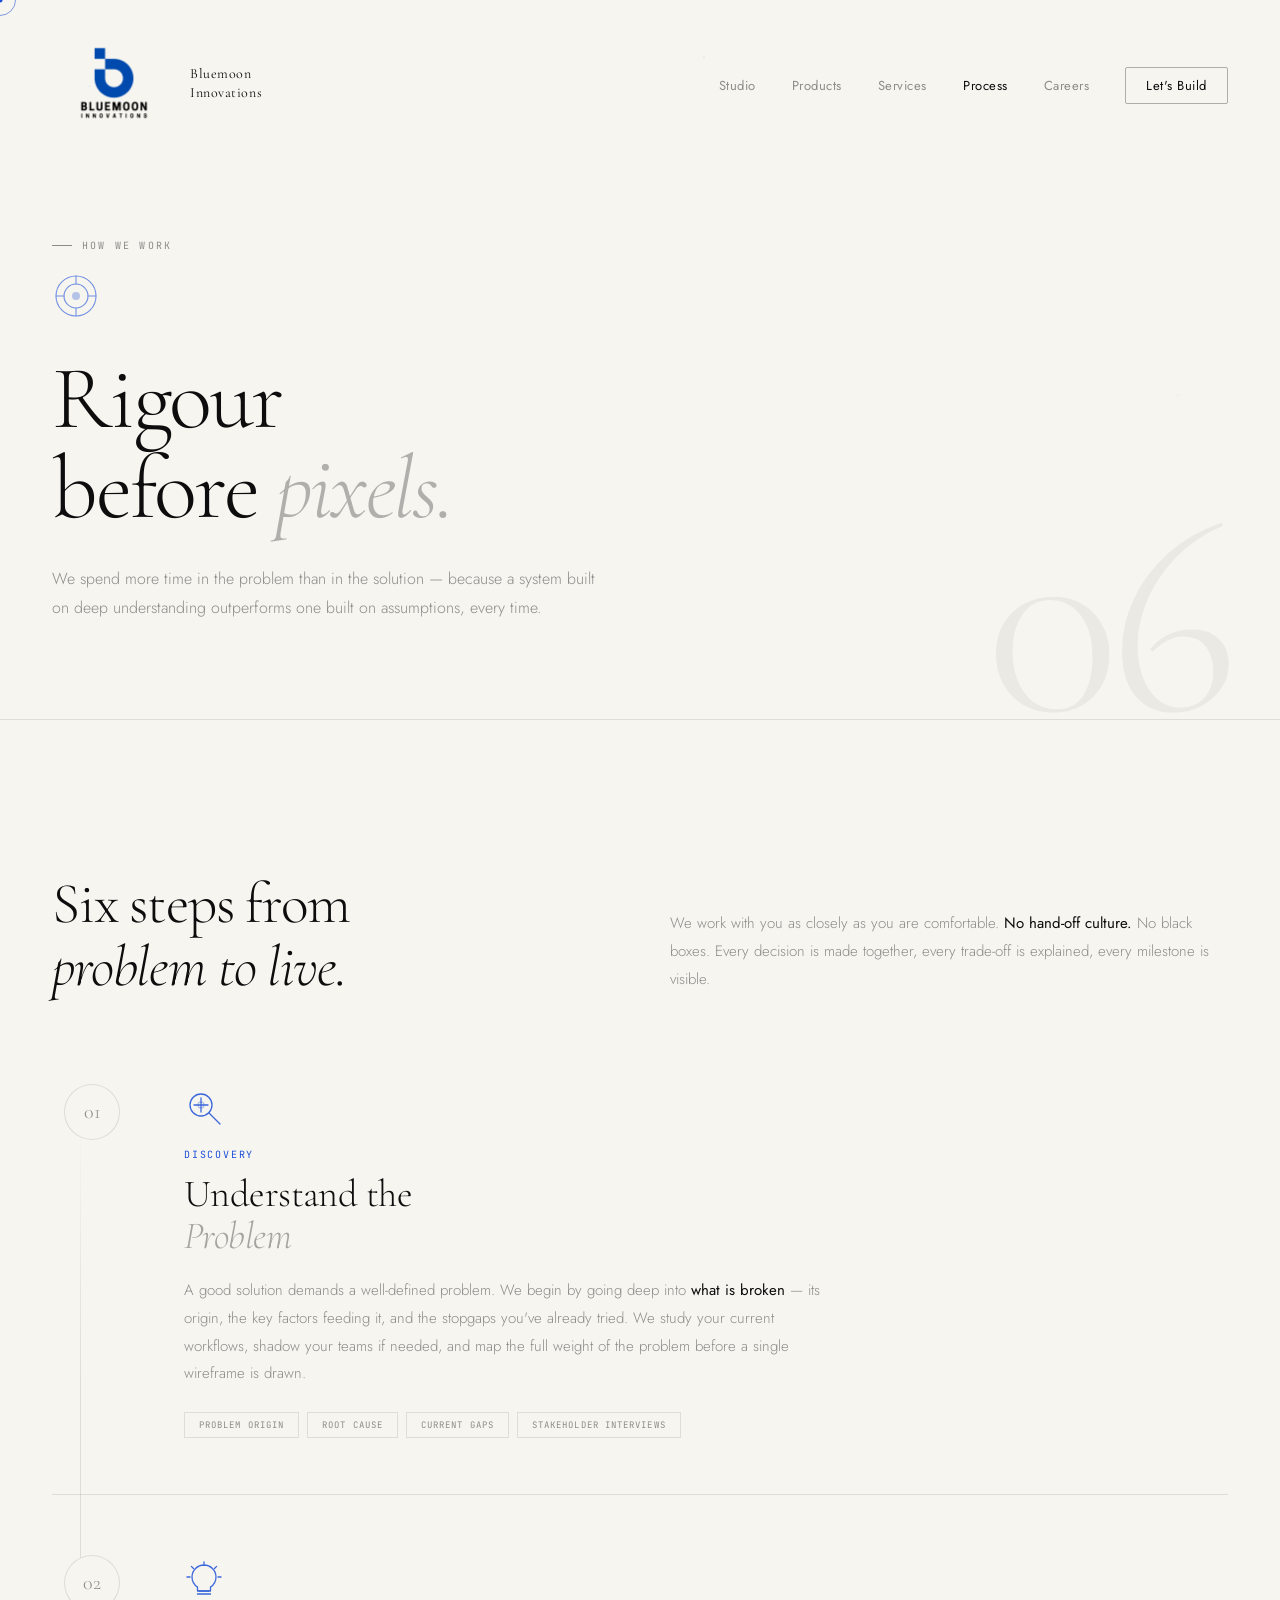
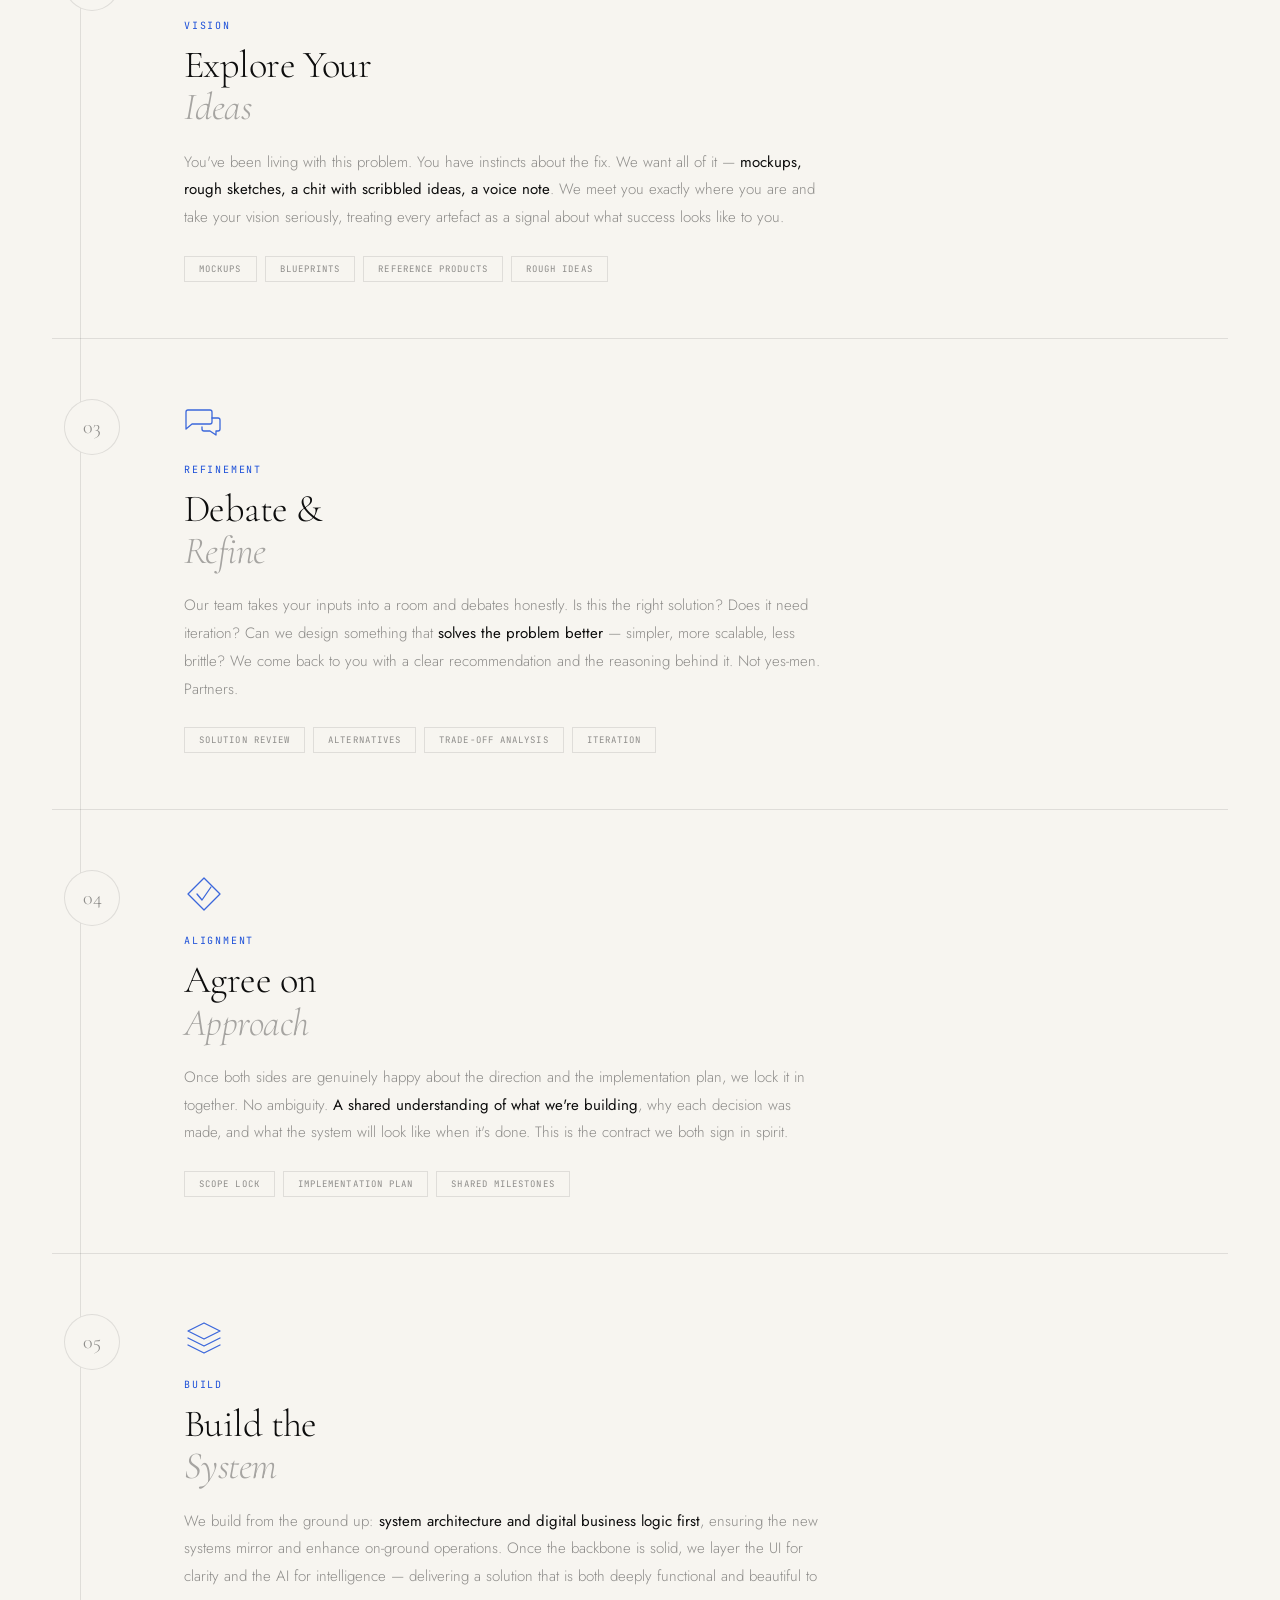
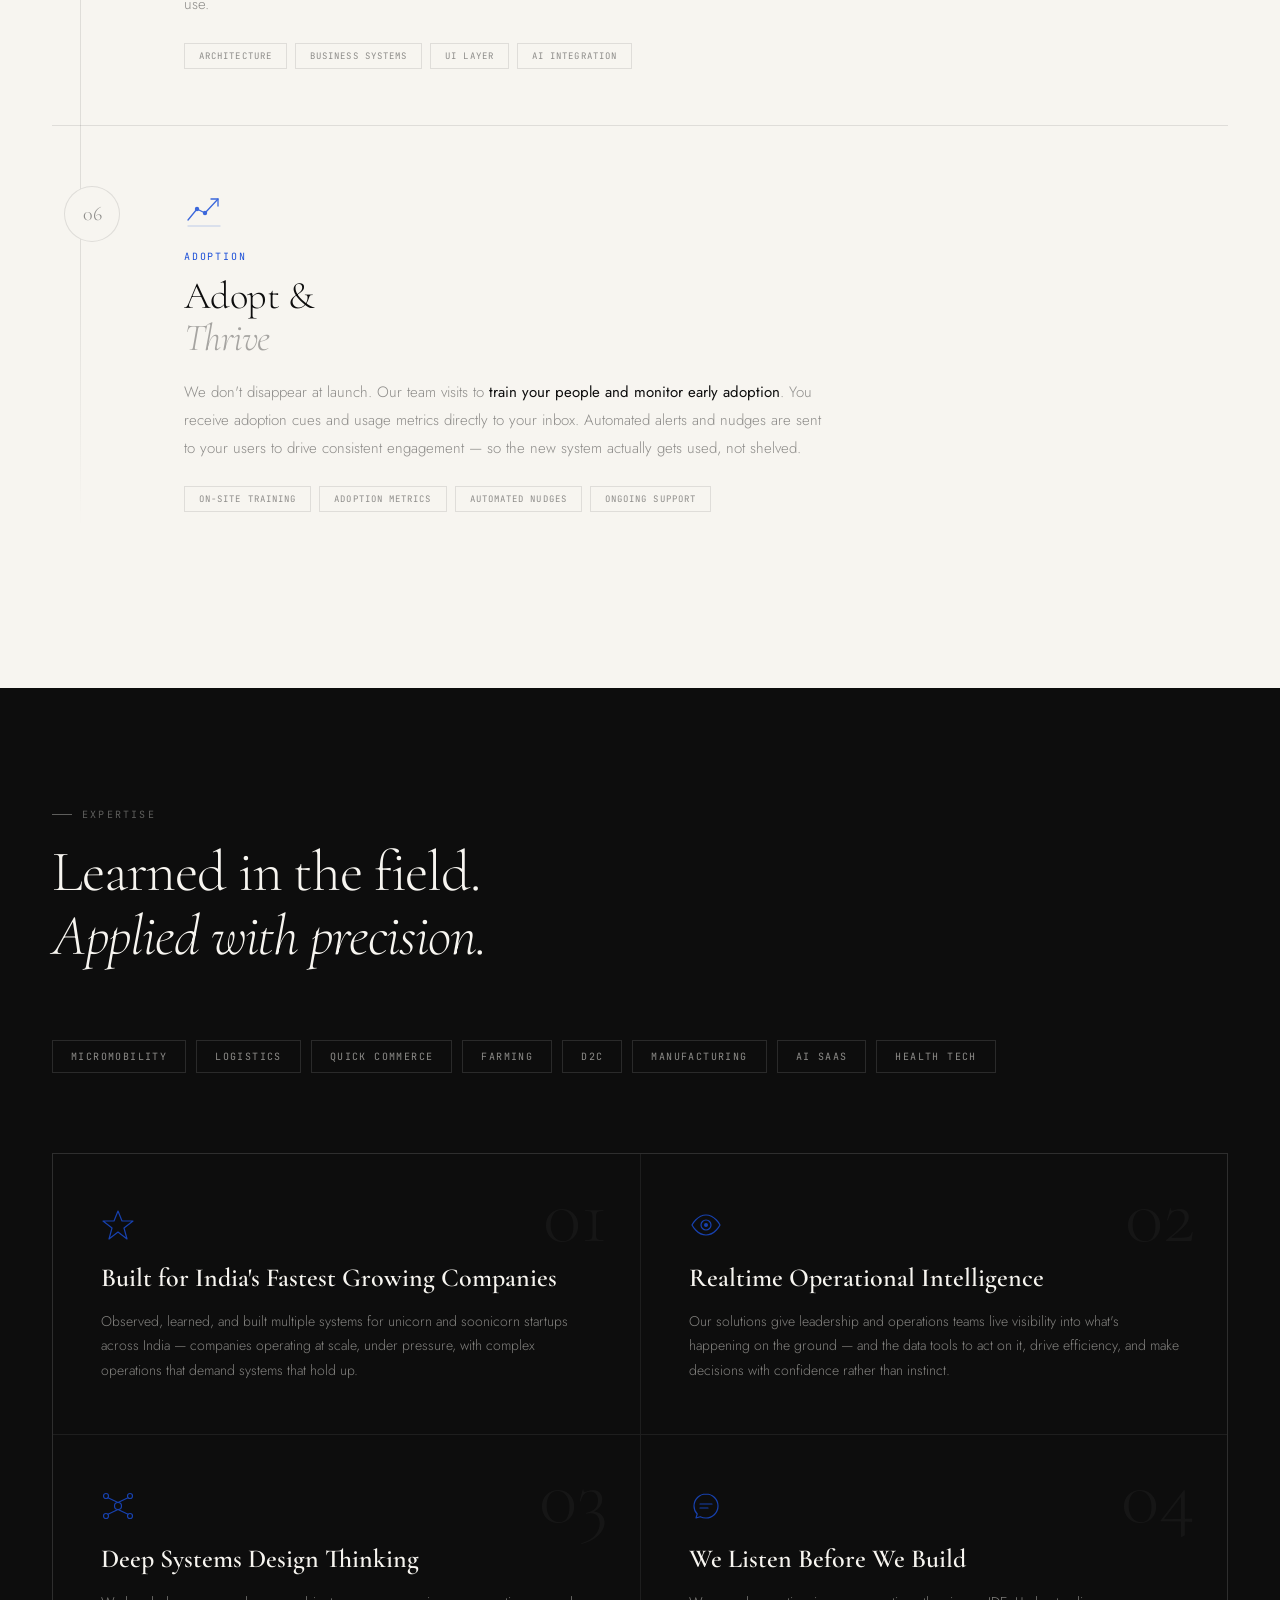
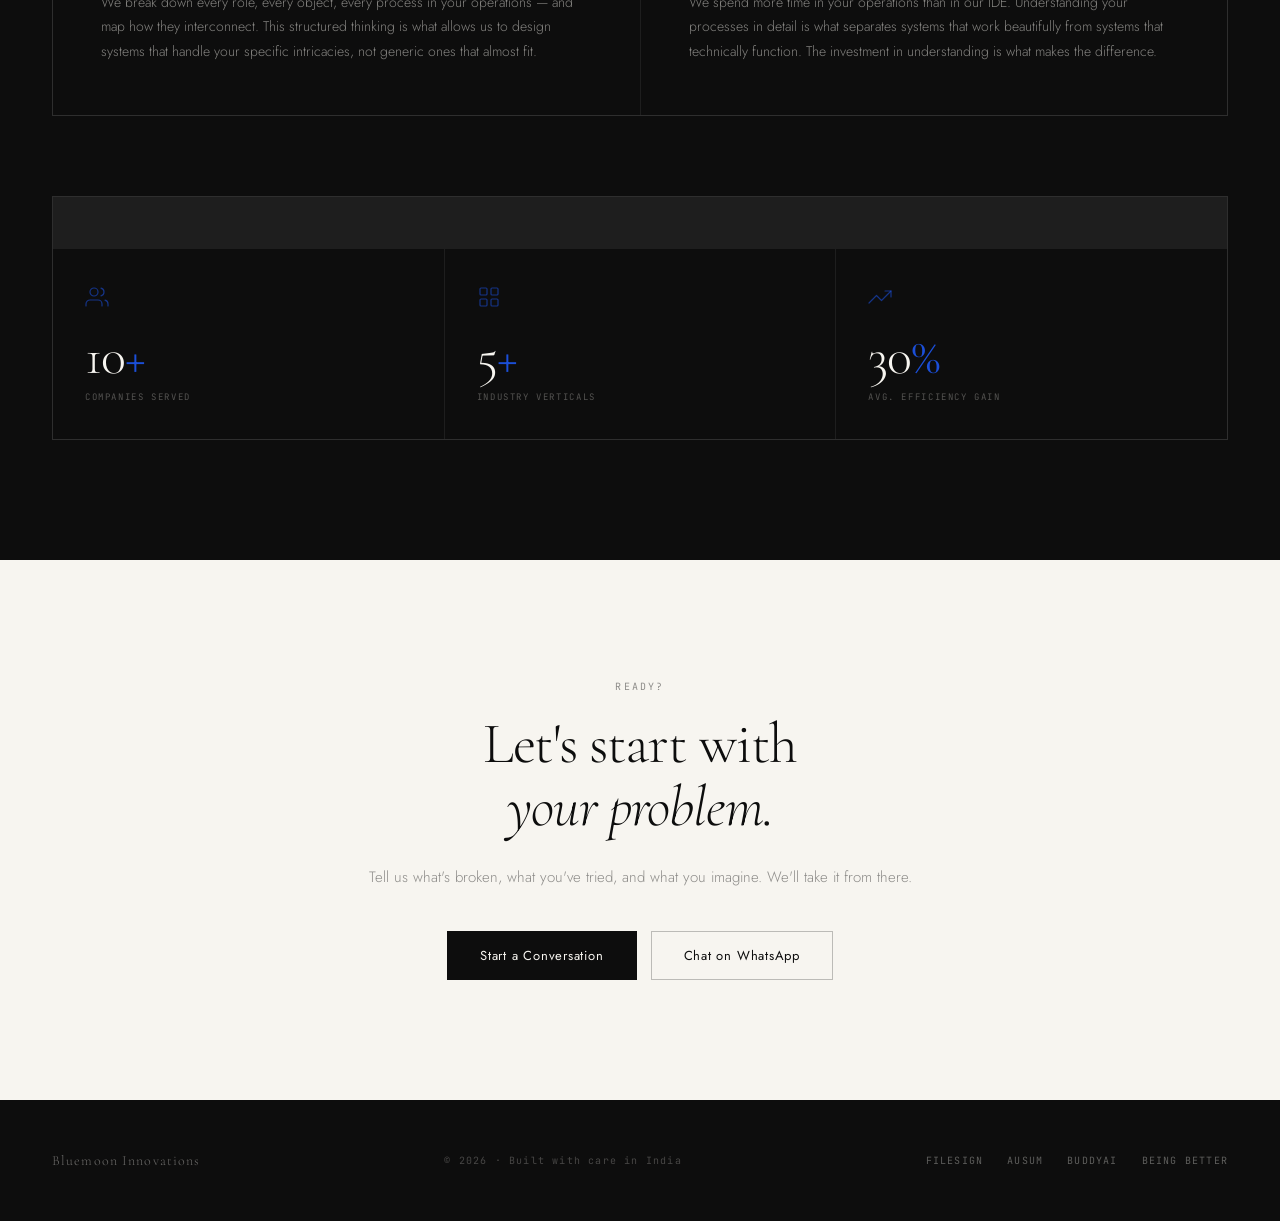
==== process.html @ 5662b2ef "initial: bluemoon innovations website" ====
<!DOCTYPE html>
<html lang="en">
<head>
<meta charset="UTF-8">
<meta name="viewport" content="width=device-width, initial-scale=1.0">
<title>Process & Expertise — Bluemoon Innovations</title>
<link rel="preconnect" href="https://fonts.googleapis.com">
<link rel="preconnect" href="https://fonts.gstatic.com" crossorigin>
<link href="https://fonts.googleapis.com/css2?family=Cormorant+Garamond:ital,wght@0,300;0,400;0,600;1,300;1,400;1,600&family=Jost:wght@300;400;500&family=JetBrains+Mono:wght@400&display=swap" rel="stylesheet">
<style>
*, *::before, *::after { box-sizing: border-box; margin: 0; padding: 0; }
html { scroll-behavior: smooth; }

:root {
  --cream: #F7F5F0;
  --ink:   #0D0D0D;
  --blue:  #1B4FD8;
  --muted: rgba(13,13,13,0.45);
  --rule:  rgba(13,13,13,0.1);
  --jost: 'Jost', sans-serif;
  --serif: 'Cormorant Garamond', Georgia, serif;
  --mono: 'JetBrains Mono', monospace;
}

body { font-family: var(--jost); background: var(--cream); color: var(--ink); overflow-x: hidden; }

/* ── CURSOR ── */
* { cursor: none !important; }
#cur { position:fixed; width:32px; height:32px; border:1.5px solid rgba(27,79,216,0.55); border-radius:50%; pointer-events:none; z-index:99999; transform:translate(-50%,-50%); transition:transform .18s ease, background .18s ease, border-color .18s ease; will-change:left,top; }
#dot { position:fixed; width:5px; height:5px; background:var(--blue); border-radius:50%; pointer-events:none; z-index:99999; transform:translate(-50%,-50%); transition:transform .08s ease; }
#cur.hover { transform:translate(-50%,-50%) scale(2); background:rgba(27,79,216,0.06); border-color:var(--blue); }

/* ── NAV ── */
nav {
  position: fixed; top: 0; left: 0; right: 0; z-index: 900;
  display: flex; align-items: center; justify-content: space-between;
  padding: 22px 52px;
  transition: background .3s ease, border-bottom .3s ease;
}
nav.scrolled {
  background: rgba(247,245,240,0.92);
  backdrop-filter: blur(16px);
  border-bottom: 1px solid var(--rule);
}
.nav-brand {
  display: flex; align-items: center; gap: 14px;
  text-decoration: none; color: var(--ink);
}
.nav-logo { height: 124px; width: auto; display: block; }
.nav-brand-name { font-family: var(--serif); font-size: 14px; font-weight: 400; line-height: 1.35; letter-spacing: 0.04em; color: var(--ink); }
.nav-links { display: flex; gap: 36px; list-style: none; }
.nav-links a { font-family: var(--jost); font-size: 13px; font-weight: 400; letter-spacing: 0.04em; color: var(--muted); text-decoration: none; transition: color .2s; }
.nav-links a:hover { color: var(--ink); }
.nav-links a.active { color: var(--ink); }
.nav-links a.cta {
  color: var(--ink);
  border: 1px solid rgba(13,13,13,0.3);
  padding: 8px 20px; border-radius: 2px;
  transition: background .2s, color .2s, border-color .2s;
}
.nav-links a.cta:hover { background: var(--ink); color: var(--cream); border-color: var(--ink); }

/* ── HERO ── */
.page-hero {
  min-height: 80vh;
  display: flex; flex-direction: column;
  justify-content: flex-end;
  padding: 160px 52px 96px;
  position: relative; overflow: hidden;
  border-bottom: 1px solid var(--rule);
}
.page-hero::before {
  content: '';
  position: absolute; inset: 0; pointer-events: none; z-index: 0;
  background-image:
    radial-gradient(1.5px 1.5px at 7% 12%,  rgba(27,79,216,.1) 0%, transparent 100%),
    radial-gradient(1px 1px at 25% 5%,   rgba(27,79,216,.06) 0%, transparent 100%),
    radial-gradient(2px 2px at 55% 8%,   rgba(27,79,216,.08) 0%, transparent 100%),
    radial-gradient(1px 1px at 80% 20%,  rgba(27,79,216,.05) 0%, transparent 100%),
    radial-gradient(1.5px 1.5px at 92% 55%, rgba(27,79,216,.07) 0%, transparent 100%);
}
.hero-number {
  font-family: var(--serif);
  font-size: clamp(160px, 22vw, 320px);
  font-weight: 300;
  line-height: 0.85;
  color: rgba(13,13,13,0.05);
  position: absolute;
  right: 52px;
  bottom: -20px;
  letter-spacing: -0.04em;
  user-select: none;
  pointer-events: none;
  z-index: 0;
}
.page-hero-inner { position: relative; z-index: 2; max-width: 900px; }
.label {
  font-family: var(--mono); font-size: 10px; letter-spacing: 0.22em;
  text-transform: uppercase; color: var(--muted); margin-bottom: 20px;
  display: flex; align-items: center; gap: 10px;
}
.label::before { content: ''; display: inline-block; width: 20px; height: 1px; background: var(--muted); }
.page-hero h1 {
  font-family: var(--serif);
  font-size: clamp(52px, 7vw, 108px);
  font-weight: 300; line-height: 1.0;
  letter-spacing: -0.025em; color: var(--ink);
  margin-bottom: 32px;
}
.page-hero h1 em { font-style: italic; color: rgba(13,13,13,.3); }
.page-hero-sub {
  font-size: 16px; font-weight: 300; line-height: 1.8;
  color: var(--muted); max-width: 560px;
}

/* ── COMMON ── */
h2.display {
  font-family: var(--serif);
  font-size: clamp(40px, 4.5vw, 64px);
  font-weight: 300; line-height: 1.1; letter-spacing: -0.02em;
}
h2.display em { font-style: italic; }
.rule { height: 1px; background: var(--rule); }

/* ── SCROLL REVEAL ── */
.reveal { opacity: 0; transform: translateY(28px); transition: opacity .7s ease, transform .7s ease; }
.reveal.in { opacity: 1; transform: none; }
.reveal-d1 { transition-delay: .1s; }
.reveal-d2 { transition-delay: .2s; }
.reveal-d3 { transition-delay: .3s; }
.reveal-d4 { transition-delay: .4s; }
.reveal-d5 { transition-delay: .5s; }
.reveal-d6 { transition-delay: .6s; }

/* ── PROCESS SECTION ── */
.process { padding: 120px 52px; }
.process-inner { max-width: 1200px; margin: 0 auto; }
.process-header { margin-bottom: 80px; display: grid; grid-template-columns: 1fr 1fr; gap: 60px; align-items: end; }
.process-header-right { font-size: 15px; font-weight: 300; line-height: 1.85; color: var(--muted); padding-bottom: 6px; }
.process-header-right strong { color: var(--ink); font-weight: 400; }

/* Steps */
.steps { position: relative; }
.steps::before {
  content: '';
  position: absolute;
  left: 28px;
  top: 40px; bottom: 40px;
  width: 1px;
  background: linear-gradient(to bottom, transparent, var(--rule) 10%, var(--rule) 90%, transparent);
}

.step {
  display: grid;
  grid-template-columns: 80px 1fr;
  gap: 0 52px;
  padding: 56px 0;
  border-bottom: 1px solid var(--rule);
  position: relative;
}
.step:first-child { padding-top: 0; }
.step:last-child { border-bottom: none; }

.step-num-col {
  display: flex;
  flex-direction: column;
  align-items: center;
  padding-top: 4px;
  position: relative;
}
.step-node {
  width: 56px; height: 56px;
  border-radius: 50%;
  border: 1px solid var(--rule);
  background: var(--cream);
  display: flex; align-items: center; justify-content: center;
  position: relative;
  transition: border-color .3s, box-shadow .3s;
  flex-shrink: 0;
  z-index: 2;
}
.step:hover .step-node {
  border-color: var(--blue);
  box-shadow: 0 0 0 6px rgba(27,79,216,0.06);
}
.step-num {
  font-family: var(--serif);
  font-size: 20px; font-weight: 300;
  color: var(--muted);
  transition: color .3s;
}
.step:hover .step-num { color: var(--blue); }

.step-content { padding-top: 8px; }
.step-tag {
  font-family: var(--mono); font-size: 10px;
  letter-spacing: 0.18em; text-transform: uppercase;
  color: var(--blue); margin-bottom: 12px;
}
.step-title {
  font-family: var(--serif);
  font-size: clamp(28px, 3vw, 42px);
  font-weight: 300;
  line-height: 1.1;
  letter-spacing: -0.015em;
  color: var(--ink);
  margin-bottom: 20px;
}
.step-title em { font-style: italic; color: rgba(13,13,13,0.35); }
.step-body {
  font-size: 15px; font-weight: 300;
  line-height: 1.85; color: var(--muted);
  max-width: 640px;
}
.step-body strong { color: var(--ink); font-weight: 400; }

.step-pills {
  display: flex; flex-wrap: wrap; gap: 8px; margin-top: 24px;
}
.step-pill {
  font-family: var(--mono); font-size: 9px;
  letter-spacing: 0.12em; text-transform: uppercase;
  padding: 6px 14px;
  border: 1px solid var(--rule);
  color: var(--muted);
  background: transparent;
  transition: border-color .2s, color .2s;
}
.step:hover .step-pill { border-color: rgba(27,79,216,0.2); color: rgba(27,79,216,0.7); }

/* ── EXPERTISE SECTION ── */
.expertise { background: var(--ink); color: var(--cream); padding: 120px 52px; }
.expertise-inner { max-width: 1200px; margin: 0 auto; }
.expertise .label { color: rgba(247,245,240,0.35); }
.expertise .label::before { background: rgba(247,245,240,0.35); }
.expertise h2.display { color: var(--cream); margin-bottom: 72px; }

/* Sectors strip */
.sectors-strip {
  display: flex; flex-wrap: wrap; gap: 10px;
  margin-bottom: 80px;
}
.sector-tag {
  font-family: var(--mono); font-size: 10px;
  letter-spacing: 0.14em; text-transform: uppercase;
  padding: 9px 18px;
  border: 1px solid rgba(255,255,255,0.12);
  color: rgba(247,245,240,0.55);
  transition: background .2s, border-color .2s, color .2s;
}
.sector-tag:hover { background: rgba(255,255,255,0.05); border-color: rgba(255,255,255,0.3); color: var(--cream); }

/* Capability cards */
.capabilities-grid {
  display: grid;
  grid-template-columns: repeat(2, 1fr);
  gap: 1px;
  background: rgba(255,255,255,0.07);
  border: 1px solid rgba(255,255,255,0.07);
}
.cap-card {
  background: var(--ink);
  padding: 52px 48px;
  border-top: 2px solid transparent;
  transition: border-color .3s, background .3s;
  position: relative; overflow: hidden;
}
.cap-card:hover { border-top-color: var(--blue); background: rgba(255,255,255,0.02); }
.cap-num {
  font-family: var(--serif);
  font-size: 80px; font-weight: 300;
  color: rgba(255,255,255,0.04);
  line-height: 1;
  position: absolute;
  top: 20px; right: 32px;
  transition: color .3s;
}
.cap-card:hover .cap-num { color: rgba(27,79,216,0.08); }
.step-icon {
  color: var(--blue);
  margin-bottom: 20px;
  opacity: 0.85;
  transition: opacity .3s;
}
.step:hover .step-icon { opacity: 1; }
.step-icon svg { display: block; }
.cap-icon {
  color: var(--blue);
  margin-bottom: 22px;
  opacity: 0.8;
  transition: opacity .3s;
}
.cap-card:hover .cap-icon { opacity: 1; }
.cap-icon svg { display: block; }
.cap-title {
  font-family: var(--serif);
  font-size: 26px; font-weight: 600;
  color: var(--cream);
  margin-bottom: 16px;
  line-height: 1.1;
}
.cap-body {
  font-size: 14px; font-weight: 300;
  color: rgba(247,245,240,0.5);
  line-height: 1.75;
}

/* Trust strip */
.trust-strip {
  margin-top: 80px;
  padding-top: 52px;
  border-top: 1px solid rgba(255,255,255,0.07);
  display: grid;
  grid-template-columns: repeat(3, 1fr);
  gap: 1px;
  background: rgba(255,255,255,0.07);
  border: 1px solid rgba(255,255,255,0.07);
}
.trust-item {
  background: var(--ink);
  padding: 36px 32px;
}
.trust-big {
  font-family: var(--serif);
  font-size: 52px; font-weight: 300;
  color: var(--cream);
  line-height: 1;
  margin-bottom: 8px;
  letter-spacing: -0.02em;
}
.trust-big span { color: var(--blue); }
.trust-label {
  font-family: var(--mono); font-size: 9px;
  letter-spacing: 0.18em; text-transform: uppercase;
  color: rgba(247,245,240,0.3);
}

/* ── CTA SECTION ── */
.process-cta { padding: 120px 52px; text-align: center; }
.process-cta-inner { max-width: 680px; margin: 0 auto; }
.process-cta .label { justify-content: center; }
.process-cta .label::before { display: none; }
.process-cta h2.display { margin: 16px 0 24px; }
.process-cta p {
  font-size: 15px; font-weight: 300;
  line-height: 1.8; color: var(--muted);
  margin-bottom: 40px;
}
.cta-row { display: flex; gap: 14px; justify-content: center; flex-wrap: wrap; }
.btn-ink {
  display: inline-block; padding: 14px 32px;
  background: var(--ink); color: var(--cream);
  font-family: var(--jost); font-size: 13px; font-weight: 400;
  letter-spacing: 0.06em; text-decoration: none; border: 1px solid var(--ink);
  transition: background .2s, color .2s, border-color .2s;
}
.btn-ink:hover { background: var(--blue); border-color: var(--blue); }
.btn-outline {
  display: inline-block; padding: 14px 32px;
  background: transparent; color: var(--ink);
  font-family: var(--jost); font-size: 13px; font-weight: 400;
  letter-spacing: 0.06em; text-decoration: none; border: 1px solid rgba(13,13,13,0.25);
  transition: border-color .2s, color .2s;
}
.btn-outline:hover { border-color: var(--ink); }

/* ── FOOTER ── */
.footer { background: var(--ink); padding: 52px; }
.footer-bar { max-width: 1200px; margin: 0 auto; display: flex; justify-content: space-between; align-items: center; flex-wrap: wrap; gap: 16px; }
.footer-brand { font-family: var(--serif); font-size: 14px; font-weight: 300; color: rgba(247,245,240,0.4); letter-spacing: 0.08em; }
.footer-copy { font-family: var(--mono); font-size: 10px; letter-spacing: 0.12em; color: rgba(247,245,240,0.25); }
.footer-links { display: flex; gap: 24px; }
.footer-links a { font-family: var(--mono); font-size: 10px; letter-spacing: 0.12em; color: rgba(247,245,240,0.35); text-decoration: none; text-transform: uppercase; transition: color .2s; }
.footer-links a:hover { color: var(--cream); }

/* ── RESPONSIVE ── */
@media (max-width: 960px) {
  nav { padding: 18px 24px; }
  .nav-links { display: none; }
  .page-hero { padding: 140px 24px 80px; }
  .hero-number { font-size: 28vw; right: 16px; }
  .process { padding: 80px 24px; }
  .process-header { grid-template-columns: 1fr; gap: 32px; }
  .steps::before { left: 20px; }
  .step { grid-template-columns: 60px 1fr; gap: 0 28px; padding: 40px 0; }
  .step-node { width: 40px; height: 40px; }
  .step-num { font-size: 16px; }
  .expertise { padding: 80px 24px; }
  .capabilities-grid { grid-template-columns: 1fr; }
  .trust-strip { grid-template-columns: 1fr; margin-top: 40px; }
  .process-cta { padding: 80px 24px; }
  .footer { padding: 40px 24px; }
  .footer-bar { flex-direction: column; align-items: flex-start; }
}
</style>
</head>
<body>

<div id="cur"></div>
<div id="dot"></div>

<!-- ── NAV ── -->
<nav id="nav">
  <a href="index.html" class="nav-brand">
    <img src="images/logo.png" class="nav-logo" alt="Bluemoon Innovations">
    <span class="nav-brand-name">Bluemoon<br>Innovations</span>
  </a>
  <ul class="nav-links">
    <li><a href="index.html#about">Studio</a></li>
    <li><a href="index.html#products">Products</a></li>
    <li><a href="index.html#services">Services</a></li>
    <li><a href="process.html" class="active">Process</a></li>
    <li><a href="index.html#careers">Careers</a></li>
    <li><a href="index.html#contact" class="cta">Let's Build</a></li>
  </ul>
</nav>

<!-- ── HERO ── -->
<section class="page-hero">
  <div class="hero-number">06</div>
  <div class="page-hero-inner">
    <div class="label reveal">How we work</div>
    <div class="reveal" style="margin-bottom:28px; color:var(--blue); opacity:0.6;">
      <svg width="48" height="48" viewBox="0 0 48 48" fill="none" stroke="currentColor" stroke-width="1.1" stroke-linecap="round" stroke-linejoin="round">
        <circle cx="24" cy="24" r="20"/>
        <circle cx="24" cy="24" r="12"/>
        <circle cx="24" cy="24" r="4" fill="currentColor" stroke="none" opacity="0.5"/>
        <line x1="24" y1="4" x2="24" y2="12"/>
        <line x1="24" y1="36" x2="24" y2="44"/>
        <line x1="4" y1="24" x2="12" y2="24"/>
        <line x1="36" y1="24" x2="44" y2="24"/>
      </svg>
    </div>
    <h1 class="reveal reveal-d1">Rigour<br>before <em>pixels.</em></h1>
    <p class="page-hero-sub reveal reveal-d2">We spend more time in the problem than in the solution — because a system built on deep understanding outperforms one built on assumptions, every time.</p>
  </div>
</section>

<!-- ── PROCESS ── -->
<section class="process" id="process">
  <div class="process-inner">
    <div class="process-header">
      <div>
        <div class="label reveal">The Process</div>
        <h2 class="display reveal reveal-d1">Six steps from<br><em>problem to live.</em></h2>
      </div>
      <p class="process-header-right reveal reveal-d2">We work with you as closely as you are comfortable. <strong>No hand-off culture.</strong> No black boxes. Every decision is made together, every trade-off is explained, every milestone is visible.</p>
    </div>

    <div class="steps">

      <!-- Step 1 -->
      <div class="step reveal">
        <div class="step-num-col">
          <div class="step-node"><span class="step-num">01</span></div>
        </div>
        <div class="step-content">
          <div class="step-icon">
            <svg width="40" height="40" viewBox="0 0 40 40" fill="none" stroke="currentColor" stroke-width="1.3" stroke-linecap="round" stroke-linejoin="round">
              <circle cx="17" cy="17" r="11"/>
              <line x1="25" y1="25" x2="36" y2="36"/>
              <line x1="17" y1="10" x2="17" y2="24"/>
              <line x1="10" y1="17" x2="24" y2="17"/>
              <circle cx="17" cy="17" r="3" stroke-opacity="0.35"/>
            </svg>
          </div>
          <div class="step-tag">Discovery</div>
          <div class="step-title">Understand the<br><em>Problem</em></div>
          <p class="step-body">
            A good solution demands a well-defined problem. We begin by going deep into <strong>what is broken</strong> — its origin, the key factors feeding it, and the stopgaps you've already tried. We study your current workflows, shadow your teams if needed, and map the full weight of the problem before a single wireframe is drawn.
          </p>
          <div class="step-pills">
            <span class="step-pill">Problem Origin</span>
            <span class="step-pill">Root Cause</span>
            <span class="step-pill">Current Gaps</span>
            <span class="step-pill">Stakeholder Interviews</span>
          </div>
        </div>
      </div>

      <!-- Step 2 -->
      <div class="step reveal reveal-d1">
        <div class="step-num-col">
          <div class="step-node"><span class="step-num">02</span></div>
        </div>
        <div class="step-content">
          <div class="step-icon">
            <svg width="40" height="40" viewBox="0 0 40 40" fill="none" stroke="currentColor" stroke-width="1.3" stroke-linecap="round" stroke-linejoin="round">
              <path d="M20 6C13.4 6 8 11.4 8 18c0 4.2 2.2 7.9 5.5 10.1V32h13v-3.9C29.8 25.9 32 22.2 32 18 32 11.4 26.6 6 20 6z"/>
              <line x1="13.5" y1="35" x2="26.5" y2="35"/>
              <line x1="15" y1="32" x2="25" y2="32"/>
              <line x1="20" y1="6" x2="20" y2="3"/>
              <line x1="6" y1="18" x2="3" y2="18"/>
              <line x1="34" y1="18" x2="37" y2="18"/>
              <line x1="9.5" y1="9.5" x2="7.4" y2="7.4"/>
              <line x1="30.5" y1="9.5" x2="32.6" y2="7.4"/>
            </svg>
          </div>
          <div class="step-tag">Vision</div>
          <div class="step-title">Explore Your<br><em>Ideas</em></div>
          <p class="step-body">
            You've been living with this problem. You have instincts about the fix. We want all of it — <strong>mockups, rough sketches, a chit with scribbled ideas, a voice note</strong>. We meet you exactly where you are and take your vision seriously, treating every artefact as a signal about what success looks like to you.
          </p>
          <div class="step-pills">
            <span class="step-pill">Mockups</span>
            <span class="step-pill">Blueprints</span>
            <span class="step-pill">Reference Products</span>
            <span class="step-pill">Rough Ideas</span>
          </div>
        </div>
      </div>

      <!-- Step 3 -->
      <div class="step reveal reveal-d2">
        <div class="step-num-col">
          <div class="step-node"><span class="step-num">03</span></div>
        </div>
        <div class="step-content">
          <div class="step-icon">
            <svg width="40" height="40" viewBox="0 0 40 40" fill="none" stroke="currentColor" stroke-width="1.3" stroke-linecap="round" stroke-linejoin="round">
              <path d="M4 7h22a2 2 0 012 2v10a2 2 0 01-2 2H8l-6 5V9a2 2 0 012-2z"/>
              <path d="M28 15h6a2 2 0 012 2v9a2 2 0 01-2 2h-2v4l-6-4h-6a2 2 0 01-2-2v-2"/>
            </svg>
          </div>
          <div class="step-tag">Refinement</div>
          <div class="step-title">Debate &amp;<br><em>Refine</em></div>
          <p class="step-body">
            Our team takes your inputs into a room and debates honestly. Is this the right solution? Does it need iteration? Can we design something that <strong>solves the problem better</strong> — simpler, more scalable, less brittle? We come back to you with a clear recommendation and the reasoning behind it. Not yes-men. Partners.
          </p>
          <div class="step-pills">
            <span class="step-pill">Solution Review</span>
            <span class="step-pill">Alternatives</span>
            <span class="step-pill">Trade-off Analysis</span>
            <span class="step-pill">Iteration</span>
          </div>
        </div>
      </div>

      <!-- Step 4 -->
      <div class="step reveal reveal-d3">
        <div class="step-num-col">
          <div class="step-node"><span class="step-num">04</span></div>
        </div>
        <div class="step-content">
          <div class="step-icon">
            <svg width="40" height="40" viewBox="0 0 40 40" fill="none" stroke="currentColor" stroke-width="1.3" stroke-linecap="round" stroke-linejoin="round">
              <path d="M20 4L36 20L20 36L4 20L20 4z"/>
              <polyline points="13,20 18,26 27,13"/>
            </svg>
          </div>
          <div class="step-tag">Alignment</div>
          <div class="step-title">Agree on<br><em>Approach</em></div>
          <p class="step-body">
            Once both sides are genuinely happy about the direction and the implementation plan, we lock it in together. No ambiguity. <strong>A shared understanding of what we're building</strong>, why each decision was made, and what the system will look like when it's done. This is the contract we both sign in spirit.
          </p>
          <div class="step-pills">
            <span class="step-pill">Scope Lock</span>
            <span class="step-pill">Implementation Plan</span>
            <span class="step-pill">Shared Milestones</span>
          </div>
        </div>
      </div>

      <!-- Step 5 -->
      <div class="step reveal reveal-d4">
        <div class="step-num-col">
          <div class="step-node"><span class="step-num">05</span></div>
        </div>
        <div class="step-content">
          <div class="step-icon">
            <svg width="40" height="40" viewBox="0 0 40 40" fill="none" stroke="currentColor" stroke-width="1.3" stroke-linecap="round" stroke-linejoin="round">
              <polygon points="20,5 36,13 20,21 4,13"/>
              <polyline points="4,20 20,28 36,20"/>
              <polyline points="4,27 20,35 36,27"/>
            </svg>
          </div>
          <div class="step-tag">Build</div>
          <div class="step-title">Build the<br><em>System</em></div>
          <p class="step-body">
            We build from the ground up: <strong>system architecture and digital business logic first</strong>, ensuring the new systems mirror and enhance on-ground operations. Once the backbone is solid, we layer the UI for clarity and the AI for intelligence — delivering a solution that is both deeply functional and beautiful to use.
          </p>
          <div class="step-pills">
            <span class="step-pill">Architecture</span>
            <span class="step-pill">Business Systems</span>
            <span class="step-pill">UI Layer</span>
            <span class="step-pill">AI Integration</span>
          </div>
        </div>
      </div>

      <!-- Step 6 -->
      <div class="step reveal reveal-d5">
        <div class="step-num-col">
          <div class="step-node"><span class="step-num">06</span></div>
        </div>
        <div class="step-content">
          <div class="step-icon">
            <svg width="40" height="40" viewBox="0 0 40 40" fill="none" stroke="currentColor" stroke-width="1.3" stroke-linecap="round" stroke-linejoin="round">
              <polyline points="4,30 13,19 21,23 34,9"/>
              <polyline points="27,9 34,9 34,16"/>
              <circle cx="13" cy="19" r="2.2" fill="currentColor" stroke="none"/>
              <circle cx="21" cy="23" r="2.2" fill="currentColor" stroke="none"/>
              <line x1="4" y1="36" x2="36" y2="36" stroke-opacity="0.2"/>
            </svg>
          </div>
          <div class="step-tag">Adoption</div>
          <div class="step-title">Adopt &amp;<br><em>Thrive</em></div>
          <p class="step-body">
            We don't disappear at launch. Our team visits to <strong>train your people and monitor early adoption</strong>. You receive adoption cues and usage metrics directly to your inbox. Automated alerts and nudges are sent to your users to drive consistent engagement — so the new system actually gets used, not shelved.
          </p>
          <div class="step-pills">
            <span class="step-pill">On-site Training</span>
            <span class="step-pill">Adoption Metrics</span>
            <span class="step-pill">Automated Nudges</span>
            <span class="step-pill">Ongoing Support</span>
          </div>
        </div>
      </div>

    </div>
  </div>
</section>

<!-- ── EXPERTISE ── -->
<section class="expertise" id="expertise">
  <div class="expertise-inner">
    <div class="label reveal">Expertise</div>
    <h2 class="display reveal reveal-d1">Learned in the field.<br><em>Applied with precision.</em></h2>

    <div class="sectors-strip reveal reveal-d2">
      <span class="sector-tag">Micromobility</span>
      <span class="sector-tag">Logistics</span>
      <span class="sector-tag">Quick Commerce</span>
      <span class="sector-tag">Farming</span>
      <span class="sector-tag">D2C</span>
      <span class="sector-tag">Manufacturing</span>
      <span class="sector-tag">AI SaaS</span>
      <span class="sector-tag">Health Tech</span>
    </div>

    <div class="capabilities-grid">
      <div class="cap-card reveal">
        <div class="cap-num">01</div>
        <div class="cap-icon">
          <svg width="34" height="34" viewBox="0 0 34 34" fill="none" stroke="currentColor" stroke-width="1.2" stroke-linecap="round" stroke-linejoin="round">
            <polygon points="17,3 21,13 32,13 23,20 26,31 17,24 8,31 11,20 2,13 13,13"/>
          </svg>
        </div>
        <div class="cap-title">Built for India's Fastest Growing Companies</div>
        <p class="cap-body">Observed, learned, and built multiple systems for unicorn and soonicorn startups across India — companies operating at scale, under pressure, with complex operations that demand systems that hold up.</p>
      </div>
      <div class="cap-card reveal reveal-d1">
        <div class="cap-num">02</div>
        <div class="cap-icon">
          <svg width="34" height="34" viewBox="0 0 34 34" fill="none" stroke="currentColor" stroke-width="1.2" stroke-linecap="round" stroke-linejoin="round">
            <path d="M3 17C3 17 8 7 17 7C26 7 31 17 31 17C31 17 26 27 17 27C8 27 3 17 3 17Z"/>
            <circle cx="17" cy="17" r="5"/>
            <circle cx="17" cy="17" r="2" fill="currentColor" stroke="none"/>
          </svg>
        </div>
        <div class="cap-title">Realtime Operational Intelligence</div>
        <p class="cap-body">Our solutions give leadership and operations teams live visibility into what's happening on the ground — and the data tools to act on it, drive efficiency, and make decisions with confidence rather than instinct.</p>
      </div>
      <div class="cap-card reveal reveal-d2">
        <div class="cap-num">03</div>
        <div class="cap-icon">
          <svg width="34" height="34" viewBox="0 0 34 34" fill="none" stroke="currentColor" stroke-width="1.2" stroke-linecap="round" stroke-linejoin="round">
            <circle cx="17" cy="17" r="3.5"/>
            <circle cx="5" cy="7" r="2.5"/>
            <circle cx="29" cy="7" r="2.5"/>
            <circle cx="5" cy="27" r="2.5"/>
            <circle cx="29" cy="27" r="2.5"/>
            <line x1="17" y1="13.5" x2="7" y2="8.8"/>
            <line x1="17" y1="13.5" x2="27" y2="8.8"/>
            <line x1="17" y1="20.5" x2="7" y2="25.2"/>
            <line x1="17" y1="20.5" x2="27" y2="25.2"/>
          </svg>
        </div>
        <div class="cap-title">Deep Systems Design Thinking</div>
        <p class="cap-body">We break down every role, every object, every process in your operations — and map how they interconnect. This structured thinking is what allows us to design systems that handle your specific intricacies, not generic ones that almost fit.</p>
      </div>
      <div class="cap-card reveal reveal-d3">
        <div class="cap-num">04</div>
        <div class="cap-icon">
          <svg width="34" height="34" viewBox="0 0 34 34" fill="none" stroke="currentColor" stroke-width="1.2" stroke-linecap="round" stroke-linejoin="round">
            <path d="M17 5C10.4 5 5 10.4 5 17C5 20.1 6.2 22.9 8.2 25L7 29l4.2-1.3C12.9 28.5 14.9 29 17 29C23.6 29 29 23.6 29 17C29 10.4 23.6 5 17 5Z"/>
            <line x1="11" y1="15" x2="23" y2="15"/>
            <line x1="11" y1="19" x2="19" y2="19"/>
          </svg>
        </div>
        <div class="cap-title">We Listen Before We Build</div>
        <p class="cap-body">We spend more time in your operations than in our IDE. Understanding your processes in detail is what separates systems that work beautifully from systems that technically function. The investment in understanding is what makes the difference.</p>
      </div>
    </div>

    <div class="trust-strip reveal reveal-d2">
      <div class="trust-item">
        <div style="color:rgba(27,79,216,0.6);margin-bottom:16px;">
          <svg width="24" height="24" viewBox="0 0 24 24" fill="none" stroke="currentColor" stroke-width="1.2" stroke-linecap="round" stroke-linejoin="round">
            <path d="M17 21v-2a4 4 0 00-4-4H5a4 4 0 00-4 4v2"/>
            <circle cx="9" cy="7" r="4"/>
            <path d="M23 21v-2a4 4 0 00-3-3.87"/>
            <path d="M16 3.13a4 4 0 010 7.75"/>
          </svg>
        </div>
        <div class="trust-big">10<span>+</span></div>
        <div class="trust-label">Companies Served</div>
      </div>
      <div class="trust-item">
        <div style="color:rgba(27,79,216,0.6);margin-bottom:16px;">
          <svg width="24" height="24" viewBox="0 0 24 24" fill="none" stroke="currentColor" stroke-width="1.2" stroke-linecap="round" stroke-linejoin="round">
            <rect x="3" y="3" width="7" height="7" rx="1"/>
            <rect x="14" y="3" width="7" height="7" rx="1"/>
            <rect x="3" y="14" width="7" height="7" rx="1"/>
            <rect x="14" y="14" width="7" height="7" rx="1"/>
          </svg>
        </div>
        <div class="trust-big">5<span>+</span></div>
        <div class="trust-label">Industry Verticals</div>
      </div>
      <div class="trust-item">
        <div style="color:rgba(27,79,216,0.6);margin-bottom:16px;">
          <svg width="24" height="24" viewBox="0 0 24 24" fill="none" stroke="currentColor" stroke-width="1.2" stroke-linecap="round" stroke-linejoin="round">
            <polyline points="23 6 13.5 15.5 8.5 10.5 1 18"/>
            <polyline points="17 6 23 6 23 12"/>
          </svg>
        </div>
        <div class="trust-big">30<span>%</span></div>
        <div class="trust-label">Avg. Efficiency Gain</div>
      </div>
    </div>
  </div>
</section>

<!-- ── CTA ── -->
<section class="process-cta">
  <div class="process-cta-inner">
    <div class="label reveal">Ready?</div>
    <h2 class="display reveal reveal-d1">Let's start with<br><em>your problem.</em></h2>
    <p class="reveal reveal-d2">Tell us what's broken, what you've tried, and what you imagine. We'll take it from there.</p>
    <div class="cta-row reveal reveal-d3">
      <a href="index.html#contact" class="btn-ink">Start a Conversation</a>
      <a href="https://wa.me/919003626854?text=Hey%2C%20I%20checkout%20out%20your%20website%20and%20would%20like%20to%20talk%20about%20a%20project%20i%20want%20to%20brainstorm%20and%20build%20with%20you%20guys." target="_blank" class="btn-outline">Chat on WhatsApp</a>
    </div>
  </div>
</section>

<!-- ── FOOTER ── -->
<footer class="footer">
  <div class="footer-bar">
    <span class="footer-brand">Bluemoon Innovations</span>
    <span class="footer-copy">© 2026 · Built with care in India</span>
    <div class="footer-links">
      <a href="products/filesign.html">FileSIGN</a>
      <a href="products/ausum.html">Ausum</a>
      <a href="products/buddyai.html">BuddyAI</a>
      <a href="products/being-better.html">Being Better</a>
    </div>
  </div>
</footer>

<script>
/* ── CURSOR ── */
const cur = document.getElementById('cur');
const dot = document.getElementById('dot');
let cx=0,cy=0,ax=0,ay=0;
document.addEventListener('mousemove',e=>{ax=e.clientX;ay=e.clientY;dot.style.left=ax+'px';dot.style.top=ay+'px';});
(function loop(){cx+=(ax-cx)*.12;cy+=(ay-cy)*.12;cur.style.left=cx+'px';cur.style.top=cy+'px';requestAnimationFrame(loop);})();
document.querySelectorAll('a,button').forEach(el=>{el.addEventListener('mouseenter',()=>cur.classList.add('hover'));el.addEventListener('mouseleave',()=>cur.classList.remove('hover'));});

/* ── NAV SCROLL ── */
window.addEventListener('scroll',()=>{document.getElementById('nav').classList.toggle('scrolled',window.scrollY>60);});

/* ── SCROLL REVEAL ── */
const io=new IntersectionObserver(es=>es.forEach(e=>{if(e.isIntersecting)e.target.classList.add('in');}),{threshold:.1,rootMargin:'0px 0px -40px 0px'});
document.querySelectorAll('.reveal').forEach(el=>io.observe(el));

/* ── STEP HOVER LINE PULSE ── */
document.querySelectorAll('.step').forEach(step=>{
  const node=step.querySelector('.step-node');
  step.addEventListener('mouseenter',()=>{node.style.background='rgba(27,79,216,0.04)';});
  step.addEventListener('mouseleave',()=>{node.style.background='var(--cream)';});
});
</script>
</body>
</html>
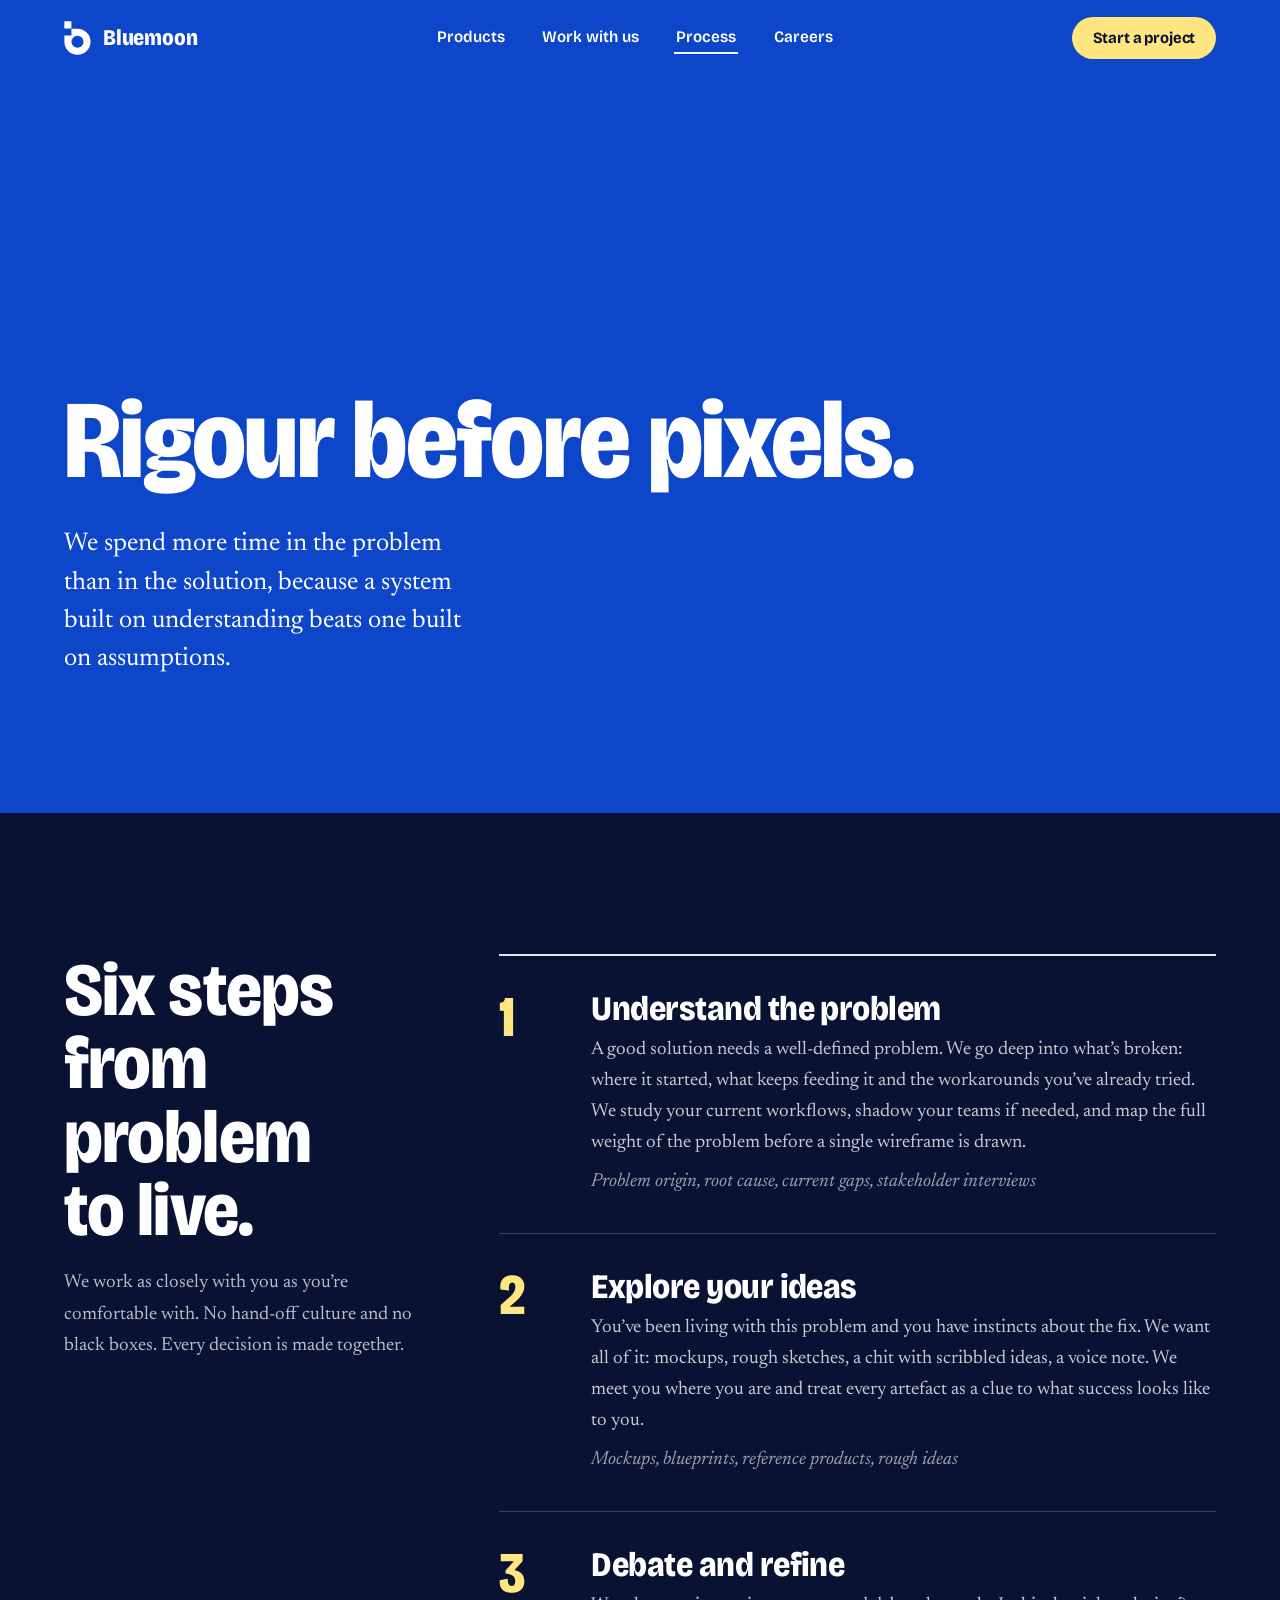
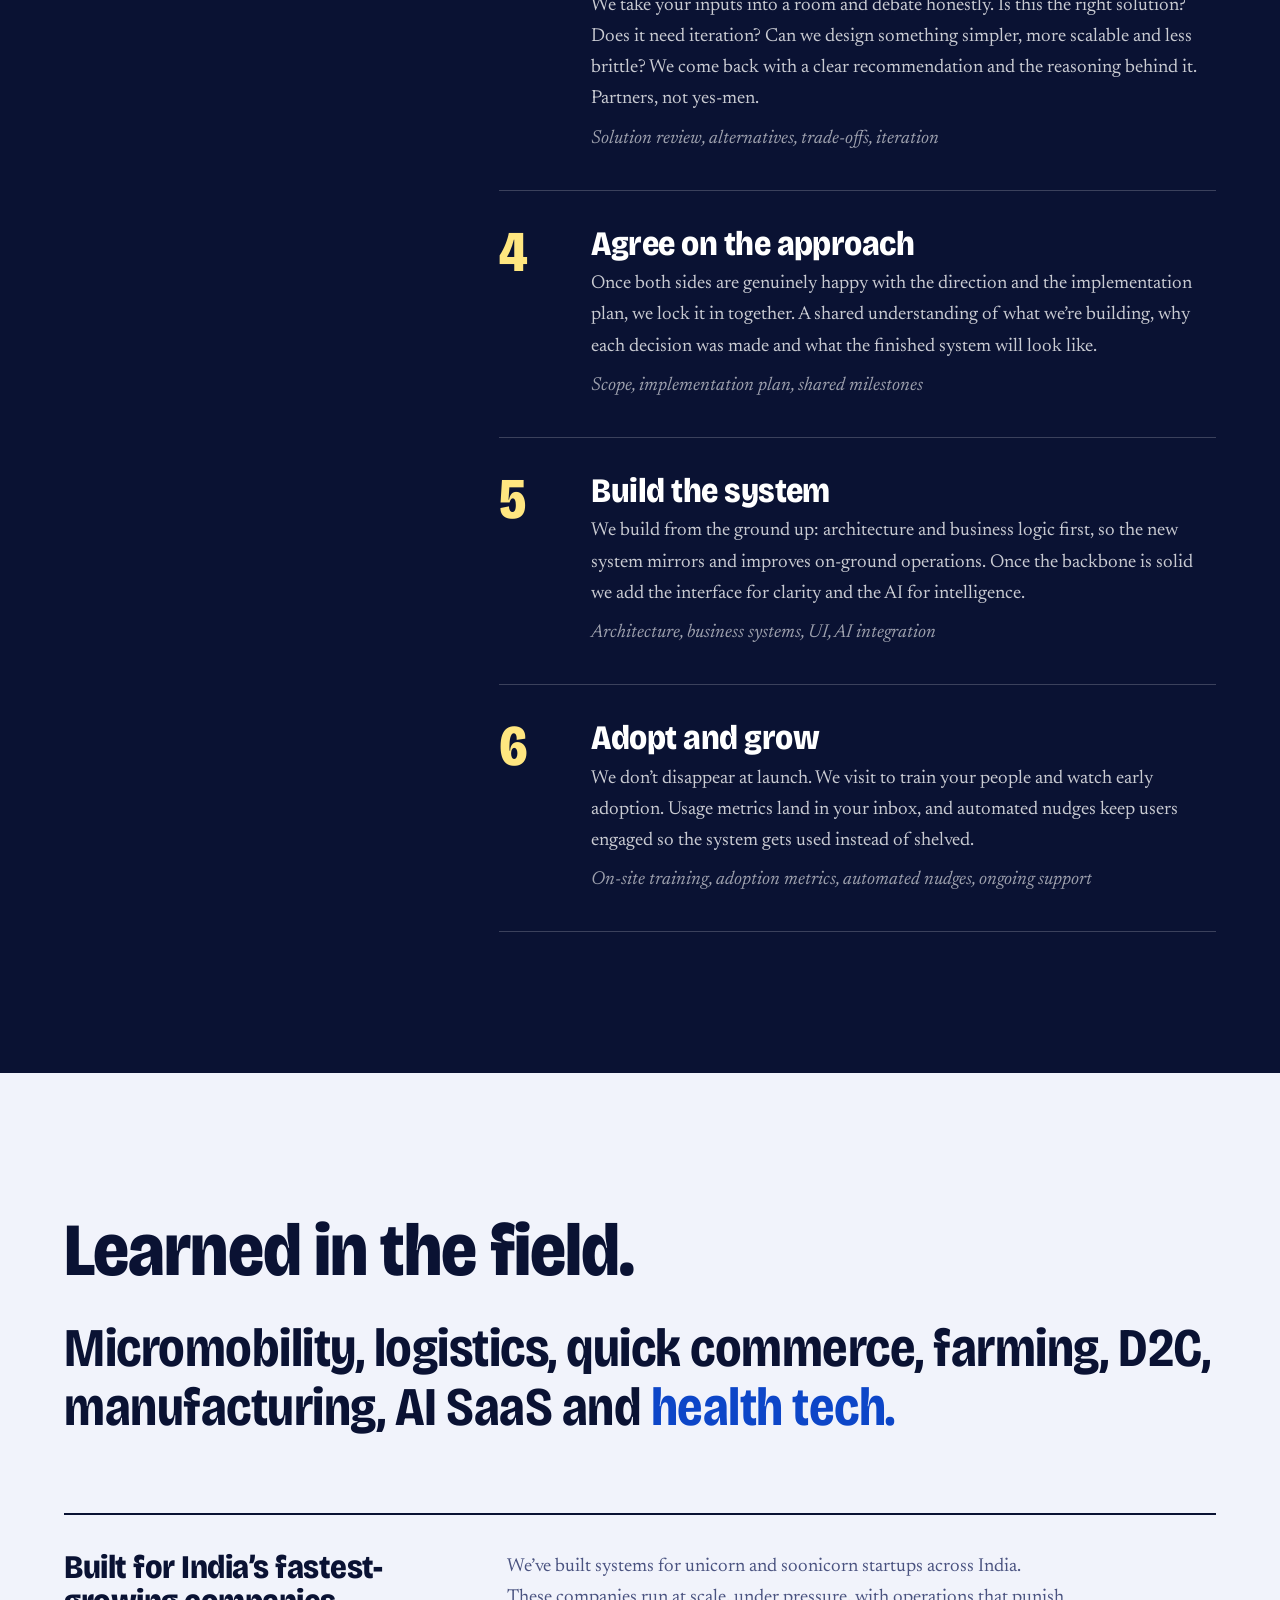
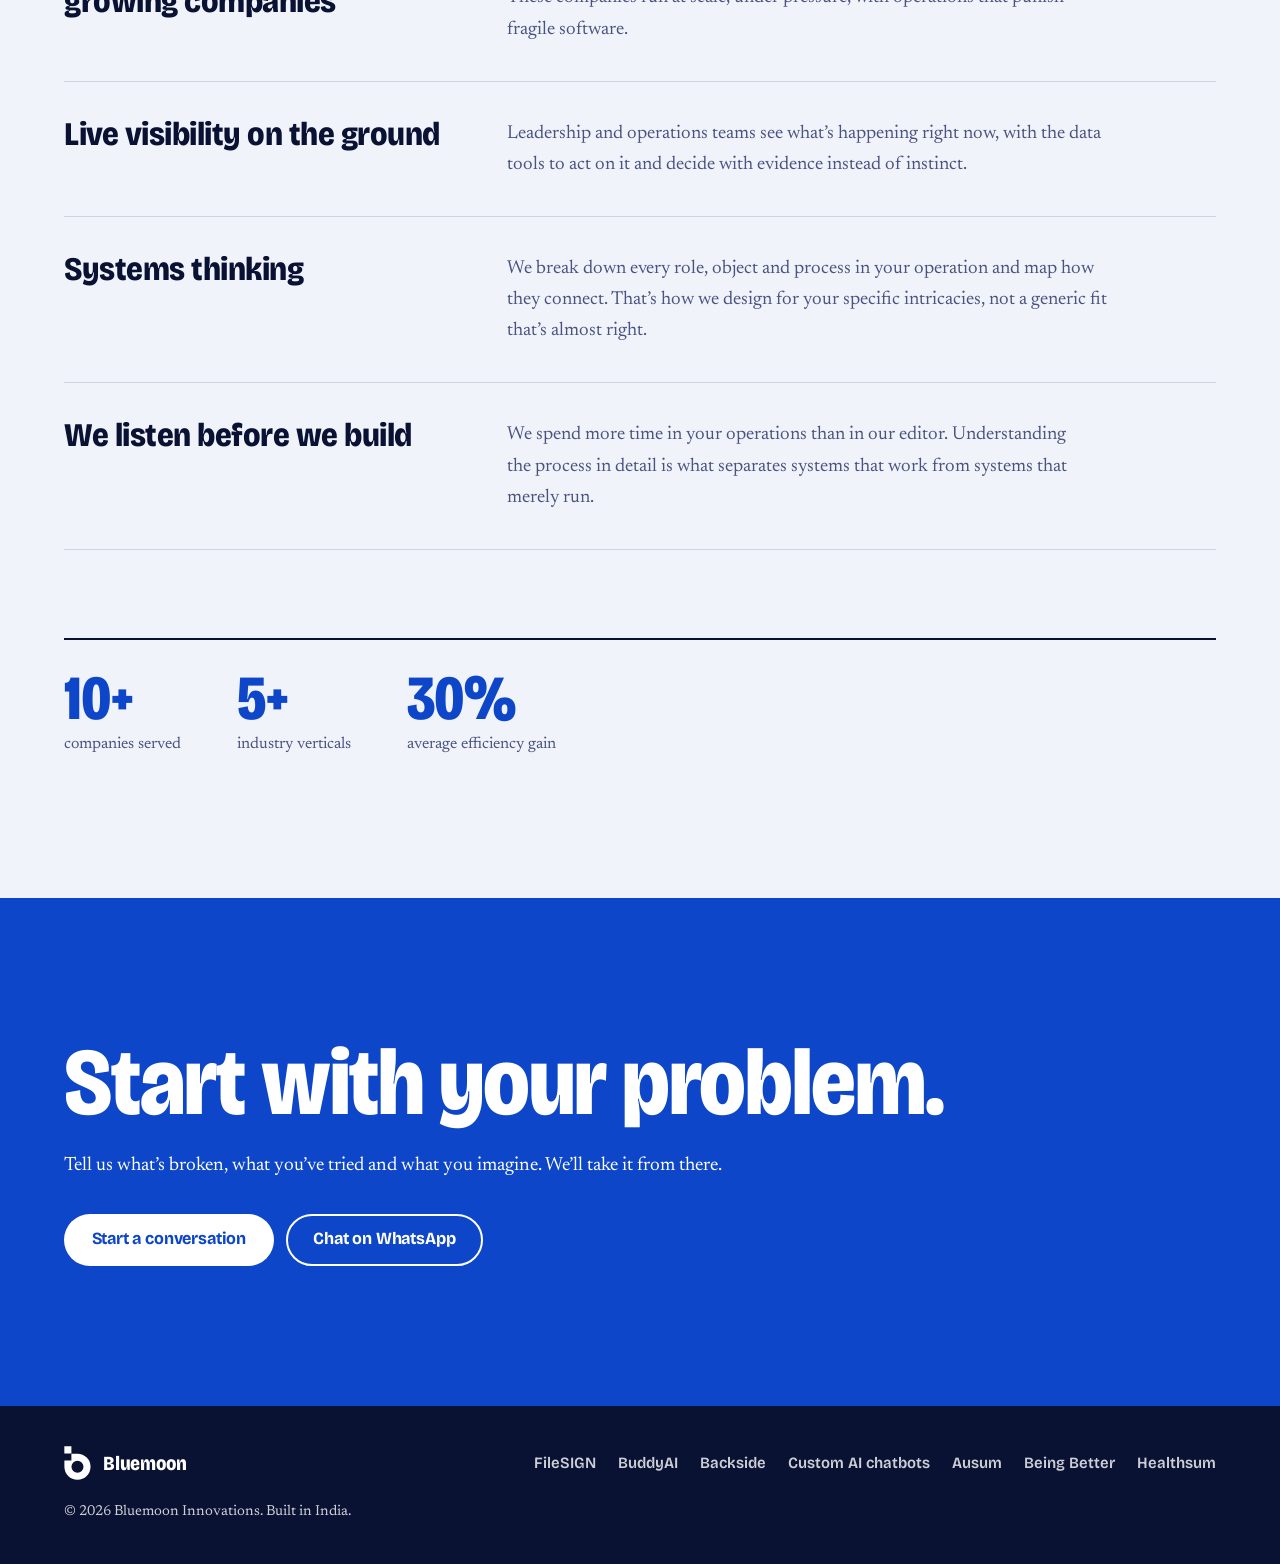
==== commit 4bd9d674: "Redesign site: new identity, rotating product hero, product poster stack Co-Authored-By: Claude Sonn" ====
--- a/process.html
+++ b/process.html
@@ -3,784 +3,92 @@
 <head>
 <meta charset="UTF-8">
 <meta name="viewport" content="width=device-width, initial-scale=1.0">
-<title>Process & Expertise — Bluemoon Innovations</title>
+<title>Process | Bluemoon Innovations</title>
+<meta name="description" content="How Bluemoon works: six steps from problem to a system your team actually uses.">
+<meta property="og:title" content="Process | Bluemoon Innovations">
+<meta property="og:description" content="How Bluemoon works: six steps from problem to a system your team actually uses.">
+<meta property="og:type" content="website">
+<link rel="icon" type="image/svg+xml" href="assets/mark.svg">
 <link rel="preconnect" href="https://fonts.googleapis.com">
 <link rel="preconnect" href="https://fonts.gstatic.com" crossorigin>
-<link href="https://fonts.googleapis.com/css2?family=Cormorant+Garamond:ital,wght@0,300;0,400;0,600;1,300;1,400;1,600&family=Jost:wght@300;400;500&family=JetBrains+Mono:wght@400&display=swap" rel="stylesheet">
-<style>
-*, *::before, *::after { box-sizing: border-box; margin: 0; padding: 0; }
-html { scroll-behavior: smooth; }
-
-:root {
-  --cream: #F7F5F0;
-  --ink:   #0D0D0D;
-  --blue:  #1B4FD8;
-  --muted: rgba(13,13,13,0.45);
-  --rule:  rgba(13,13,13,0.1);
-  --jost: 'Jost', sans-serif;
-  --serif: 'Cormorant Garamond', Georgia, serif;
-  --mono: 'JetBrains Mono', monospace;
-}
-
-body { font-family: var(--jost); background: var(--cream); color: var(--ink); overflow-x: hidden; }
-
-/* ── CURSOR ── */
-* { cursor: none !important; }
-#cur { position:fixed; width:32px; height:32px; border:1.5px solid rgba(27,79,216,0.55); border-radius:50%; pointer-events:none; z-index:99999; transform:translate(-50%,-50%); transition:transform .18s ease, background .18s ease, border-color .18s ease; will-change:left,top; }
-#dot { position:fixed; width:5px; height:5px; background:var(--blue); border-radius:50%; pointer-events:none; z-index:99999; transform:translate(-50%,-50%); transition:transform .08s ease; }
-#cur.hover { transform:translate(-50%,-50%) scale(2); background:rgba(27,79,216,0.06); border-color:var(--blue); }
-
-/* ── NAV ── */
-nav {
-  position: fixed; top: 0; left: 0; right: 0; z-index: 900;
-  display: flex; align-items: center; justify-content: space-between;
-  padding: 22px 52px;
-  transition: background .3s ease, border-bottom .3s ease;
-}
-nav.scrolled {
-  background: rgba(247,245,240,0.92);
-  backdrop-filter: blur(16px);
-  border-bottom: 1px solid var(--rule);
-}
-.nav-brand {
-  display: flex; align-items: center; gap: 14px;
-  text-decoration: none; color: var(--ink);
-}
-.nav-logo { height: 124px; width: auto; display: block; }
-.nav-brand-name { font-family: var(--serif); font-size: 14px; font-weight: 400; line-height: 1.35; letter-spacing: 0.04em; color: var(--ink); }
-.nav-links { display: flex; gap: 36px; list-style: none; }
-.nav-links a { font-family: var(--jost); font-size: 13px; font-weight: 400; letter-spacing: 0.04em; color: var(--muted); text-decoration: none; transition: color .2s; }
-.nav-links a:hover { color: var(--ink); }
-.nav-links a.active { color: var(--ink); }
-.nav-links a.cta {
-  color: var(--ink);
-  border: 1px solid rgba(13,13,13,0.3);
-  padding: 8px 20px; border-radius: 2px;
-  transition: background .2s, color .2s, border-color .2s;
-}
-.nav-links a.cta:hover { background: var(--ink); color: var(--cream); border-color: var(--ink); }
-
-/* ── HERO ── */
-.page-hero {
-  min-height: 80vh;
-  display: flex; flex-direction: column;
-  justify-content: flex-end;
-  padding: 160px 52px 96px;
-  position: relative; overflow: hidden;
-  border-bottom: 1px solid var(--rule);
-}
-.page-hero::before {
-  content: '';
-  position: absolute; inset: 0; pointer-events: none; z-index: 0;
-  background-image:
-    radial-gradient(1.5px 1.5px at 7% 12%,  rgba(27,79,216,.1) 0%, transparent 100%),
-    radial-gradient(1px 1px at 25% 5%,   rgba(27,79,216,.06) 0%, transparent 100%),
-    radial-gradient(2px 2px at 55% 8%,   rgba(27,79,216,.08) 0%, transparent 100%),
-    radial-gradient(1px 1px at 80% 20%,  rgba(27,79,216,.05) 0%, transparent 100%),
-    radial-gradient(1.5px 1.5px at 92% 55%, rgba(27,79,216,.07) 0%, transparent 100%);
-}
-.hero-number {
-  font-family: var(--serif);
-  font-size: clamp(160px, 22vw, 320px);
-  font-weight: 300;
-  line-height: 0.85;
-  color: rgba(13,13,13,0.05);
-  position: absolute;
-  right: 52px;
-  bottom: -20px;
-  letter-spacing: -0.04em;
-  user-select: none;
-  pointer-events: none;
-  z-index: 0;
-}
-.page-hero-inner { position: relative; z-index: 2; max-width: 900px; }
-.label {
-  font-family: var(--mono); font-size: 10px; letter-spacing: 0.22em;
-  text-transform: uppercase; color: var(--muted); margin-bottom: 20px;
-  display: flex; align-items: center; gap: 10px;
-}
-.label::before { content: ''; display: inline-block; width: 20px; height: 1px; background: var(--muted); }
-.page-hero h1 {
-  font-family: var(--serif);
-  font-size: clamp(52px, 7vw, 108px);
-  font-weight: 300; line-height: 1.0;
-  letter-spacing: -0.025em; color: var(--ink);
-  margin-bottom: 32px;
-}
-.page-hero h1 em { font-style: italic; color: rgba(13,13,13,.3); }
-.page-hero-sub {
-  font-size: 16px; font-weight: 300; line-height: 1.8;
-  color: var(--muted); max-width: 560px;
-}
-
-/* ── COMMON ── */
-h2.display {
-  font-family: var(--serif);
-  font-size: clamp(40px, 4.5vw, 64px);
-  font-weight: 300; line-height: 1.1; letter-spacing: -0.02em;
-}
-h2.display em { font-style: italic; }
-.rule { height: 1px; background: var(--rule); }
-
-/* ── SCROLL REVEAL ── */
-.reveal { opacity: 0; transform: translateY(28px); transition: opacity .7s ease, transform .7s ease; }
-.reveal.in { opacity: 1; transform: none; }
-.reveal-d1 { transition-delay: .1s; }
-.reveal-d2 { transition-delay: .2s; }
-.reveal-d3 { transition-delay: .3s; }
-.reveal-d4 { transition-delay: .4s; }
-.reveal-d5 { transition-delay: .5s; }
-.reveal-d6 { transition-delay: .6s; }
-
-/* ── PROCESS SECTION ── */
-.process { padding: 120px 52px; }
-.process-inner { max-width: 1200px; margin: 0 auto; }
-.process-header { margin-bottom: 80px; display: grid; grid-template-columns: 1fr 1fr; gap: 60px; align-items: end; }
-.process-header-right { font-size: 15px; font-weight: 300; line-height: 1.85; color: var(--muted); padding-bottom: 6px; }
-.process-header-right strong { color: var(--ink); font-weight: 400; }
-
-/* Steps */
-.steps { position: relative; }
-.steps::before {
-  content: '';
-  position: absolute;
-  left: 28px;
-  top: 40px; bottom: 40px;
-  width: 1px;
-  background: linear-gradient(to bottom, transparent, var(--rule) 10%, var(--rule) 90%, transparent);
-}
-
-.step {
-  display: grid;
-  grid-template-columns: 80px 1fr;
-  gap: 0 52px;
-  padding: 56px 0;
-  border-bottom: 1px solid var(--rule);
-  position: relative;
-}
-.step:first-child { padding-top: 0; }
-.step:last-child { border-bottom: none; }
-
-.step-num-col {
-  display: flex;
-  flex-direction: column;
-  align-items: center;
-  padding-top: 4px;
-  position: relative;
-}
-.step-node {
-  width: 56px; height: 56px;
-  border-radius: 50%;
-  border: 1px solid var(--rule);
-  background: var(--cream);
-  display: flex; align-items: center; justify-content: center;
-  position: relative;
-  transition: border-color .3s, box-shadow .3s;
-  flex-shrink: 0;
-  z-index: 2;
-}
-.step:hover .step-node {
-  border-color: var(--blue);
-  box-shadow: 0 0 0 6px rgba(27,79,216,0.06);
-}
-.step-num {
-  font-family: var(--serif);
-  font-size: 20px; font-weight: 300;
-  color: var(--muted);
-  transition: color .3s;
-}
-.step:hover .step-num { color: var(--blue); }
-
-.step-content { padding-top: 8px; }
-.step-tag {
-  font-family: var(--mono); font-size: 10px;
-  letter-spacing: 0.18em; text-transform: uppercase;
-  color: var(--blue); margin-bottom: 12px;
-}
-.step-title {
-  font-family: var(--serif);
-  font-size: clamp(28px, 3vw, 42px);
-  font-weight: 300;
-  line-height: 1.1;
-  letter-spacing: -0.015em;
-  color: var(--ink);
-  margin-bottom: 20px;
-}
-.step-title em { font-style: italic; color: rgba(13,13,13,0.35); }
-.step-body {
-  font-size: 15px; font-weight: 300;
-  line-height: 1.85; color: var(--muted);
-  max-width: 640px;
-}
-.step-body strong { color: var(--ink); font-weight: 400; }
-
-.step-pills {
-  display: flex; flex-wrap: wrap; gap: 8px; margin-top: 24px;
-}
-.step-pill {
-  font-family: var(--mono); font-size: 9px;
-  letter-spacing: 0.12em; text-transform: uppercase;
-  padding: 6px 14px;
-  border: 1px solid var(--rule);
-  color: var(--muted);
-  background: transparent;
-  transition: border-color .2s, color .2s;
-}
-.step:hover .step-pill { border-color: rgba(27,79,216,0.2); color: rgba(27,79,216,0.7); }
-
-/* ── EXPERTISE SECTION ── */
-.expertise { background: var(--ink); color: var(--cream); padding: 120px 52px; }
-.expertise-inner { max-width: 1200px; margin: 0 auto; }
-.expertise .label { color: rgba(247,245,240,0.35); }
-.expertise .label::before { background: rgba(247,245,240,0.35); }
-.expertise h2.display { color: var(--cream); margin-bottom: 72px; }
-
-/* Sectors strip */
-.sectors-strip {
-  display: flex; flex-wrap: wrap; gap: 10px;
-  margin-bottom: 80px;
-}
-.sector-tag {
-  font-family: var(--mono); font-size: 10px;
-  letter-spacing: 0.14em; text-transform: uppercase;
-  padding: 9px 18px;
-  border: 1px solid rgba(255,255,255,0.12);
-  color: rgba(247,245,240,0.55);
-  transition: background .2s, border-color .2s, color .2s;
-}
-.sector-tag:hover { background: rgba(255,255,255,0.05); border-color: rgba(255,255,255,0.3); color: var(--cream); }
-
-/* Capability cards */
-.capabilities-grid {
-  display: grid;
-  grid-template-columns: repeat(2, 1fr);
-  gap: 1px;
-  background: rgba(255,255,255,0.07);
-  border: 1px solid rgba(255,255,255,0.07);
-}
-.cap-card {
-  background: var(--ink);
-  padding: 52px 48px;
-  border-top: 2px solid transparent;
-  transition: border-color .3s, background .3s;
-  position: relative; overflow: hidden;
-}
-.cap-card:hover { border-top-color: var(--blue); background: rgba(255,255,255,0.02); }
-.cap-num {
-  font-family: var(--serif);
-  font-size: 80px; font-weight: 300;
-  color: rgba(255,255,255,0.04);
-  line-height: 1;
-  position: absolute;
-  top: 20px; right: 32px;
-  transition: color .3s;
-}
-.cap-card:hover .cap-num { color: rgba(27,79,216,0.08); }
-.step-icon {
-  color: var(--blue);
-  margin-bottom: 20px;
-  opacity: 0.85;
-  transition: opacity .3s;
-}
-.step:hover .step-icon { opacity: 1; }
-.step-icon svg { display: block; }
-.cap-icon {
-  color: var(--blue);
-  margin-bottom: 22px;
-  opacity: 0.8;
-  transition: opacity .3s;
-}
-.cap-card:hover .cap-icon { opacity: 1; }
-.cap-icon svg { display: block; }
-.cap-title {
-  font-family: var(--serif);
-  font-size: 26px; font-weight: 600;
-  color: var(--cream);
-  margin-bottom: 16px;
-  line-height: 1.1;
-}
-.cap-body {
-  font-size: 14px; font-weight: 300;
-  color: rgba(247,245,240,0.5);
-  line-height: 1.75;
-}
-
-/* Trust strip */
-.trust-strip {
-  margin-top: 80px;
-  padding-top: 52px;
-  border-top: 1px solid rgba(255,255,255,0.07);
-  display: grid;
-  grid-template-columns: repeat(3, 1fr);
-  gap: 1px;
-  background: rgba(255,255,255,0.07);
-  border: 1px solid rgba(255,255,255,0.07);
-}
-.trust-item {
-  background: var(--ink);
-  padding: 36px 32px;
-}
-.trust-big {
-  font-family: var(--serif);
-  font-size: 52px; font-weight: 300;
-  color: var(--cream);
-  line-height: 1;
-  margin-bottom: 8px;
-  letter-spacing: -0.02em;
-}
-.trust-big span { color: var(--blue); }
-.trust-label {
-  font-family: var(--mono); font-size: 9px;
-  letter-spacing: 0.18em; text-transform: uppercase;
-  color: rgba(247,245,240,0.3);
-}
-
-/* ── CTA SECTION ── */
-.process-cta { padding: 120px 52px; text-align: center; }
-.process-cta-inner { max-width: 680px; margin: 0 auto; }
-.process-cta .label { justify-content: center; }
-.process-cta .label::before { display: none; }
-.process-cta h2.display { margin: 16px 0 24px; }
-.process-cta p {
-  font-size: 15px; font-weight: 300;
-  line-height: 1.8; color: var(--muted);
-  margin-bottom: 40px;
-}
-.cta-row { display: flex; gap: 14px; justify-content: center; flex-wrap: wrap; }
-.btn-ink {
-  display: inline-block; padding: 14px 32px;
-  background: var(--ink); color: var(--cream);
-  font-family: var(--jost); font-size: 13px; font-weight: 400;
-  letter-spacing: 0.06em; text-decoration: none; border: 1px solid var(--ink);
-  transition: background .2s, color .2s, border-color .2s;
-}
-.btn-ink:hover { background: var(--blue); border-color: var(--blue); }
-.btn-outline {
-  display: inline-block; padding: 14px 32px;
-  background: transparent; color: var(--ink);
-  font-family: var(--jost); font-size: 13px; font-weight: 400;
-  letter-spacing: 0.06em; text-decoration: none; border: 1px solid rgba(13,13,13,0.25);
-  transition: border-color .2s, color .2s;
-}
-.btn-outline:hover { border-color: var(--ink); }
-
-/* ── FOOTER ── */
-.footer { background: var(--ink); padding: 52px; }
-.footer-bar { max-width: 1200px; margin: 0 auto; display: flex; justify-content: space-between; align-items: center; flex-wrap: wrap; gap: 16px; }
-.footer-brand { font-family: var(--serif); font-size: 14px; font-weight: 300; color: rgba(247,245,240,0.4); letter-spacing: 0.08em; }
-.footer-copy { font-family: var(--mono); font-size: 10px; letter-spacing: 0.12em; color: rgba(247,245,240,0.25); }
-.footer-links { display: flex; gap: 24px; }
-.footer-links a { font-family: var(--mono); font-size: 10px; letter-spacing: 0.12em; color: rgba(247,245,240,0.35); text-decoration: none; text-transform: uppercase; transition: color .2s; }
-.footer-links a:hover { color: var(--cream); }
-
-/* ── RESPONSIVE ── */
-@media (max-width: 960px) {
-  nav { padding: 18px 24px; }
-  .nav-links { display: none; }
-  .page-hero { padding: 140px 24px 80px; }
-  .hero-number { font-size: 28vw; right: 16px; }
-  .process { padding: 80px 24px; }
-  .process-header { grid-template-columns: 1fr; gap: 32px; }
-  .steps::before { left: 20px; }
-  .step { grid-template-columns: 60px 1fr; gap: 0 28px; padding: 40px 0; }
-  .step-node { width: 40px; height: 40px; }
-  .step-num { font-size: 16px; }
-  .expertise { padding: 80px 24px; }
-  .capabilities-grid { grid-template-columns: 1fr; }
-  .trust-strip { grid-template-columns: 1fr; margin-top: 40px; }
-  .process-cta { padding: 80px 24px; }
-  .footer { padding: 40px 24px; }
-  .footer-bar { flex-direction: column; align-items: flex-start; }
-}
-</style>
+<link href="https://fonts.googleapis.com/css2?family=Bricolage+Grotesque:opsz,wdth,wght@12..96,75..100,200..800&family=Newsreader:ital,opsz,wght@0,6..72,400..600;1,6..72,400..600&display=swap" rel="stylesheet">
+<link rel="stylesheet" href="assets/site.css">
+<!-- RB2B visitor identification -->
+<script>!function(key){if(window.reb2b)return;window.reb2b={loaded:true};var s=document.createElement("script");s.async=true;s.src="https://ddwl4m2hdecbv.cloudfront.net/b/"+key+"/"+key+".js.gz";document.getElementsByTagName("script")[0].parentNode.insertBefore(s,document.getElementsByTagName("script")[0]);}("7N850H5W2XN1");</script>
+<!-- Microsoft Clarity session recording & heatmaps -->
+<script type="text/javascript">
+    (function(c,l,a,r,i,t,y){
+        c[a]=c[a]||function(){(c[a].q=c[a].q||[]).push(arguments)};
+        t=l.createElement(r);t.async=1;t.src="https://www.clarity.ms/tag/"+i;
+        y=l.getElementsByTagName(r)[0];y.parentNode.insertBefore(t,y);
+    })(window, document, "clarity", "script", "xbkijk79ph");
+</script>
 </head>
 <body>
+<a class="skip" href="#main">Skip to content</a>
+<header class="nav" id="nav">
+  <a class="brand" href="index.html" aria-label="Bluemoon Innovations, home"><svg viewBox="655 400 620 785" aria-hidden="true"><path fill-rule="evenodd" d="M663 405H826V573H663Z M826 576H966A302 302 0 0 1 966 1180A302 302 0 0 1 664 878V735H826Z M1105 878A139 139 0 1 0 827 878A139 139 0 1 0 1105 878Z"/></svg><span>Bluemoon</span></a>
+  <button class="nav-toggle" aria-expanded="false" aria-controls="nav-links">Menu</button>
+  <ul class="nav-links" id="nav-links">
+    <li><a href="index.html#products">Products</a></li>
+    <li><a href="index.html#services">Work with us</a></li>
+    <li><a href="process.html" aria-current="page">Process</a></li>
+    <li><a href="index.html#careers">Careers</a></li>
+  </ul>
+  <a class="btn" href="index.html#contact">Start a project</a>
+</header>
 
-<div id="cur"></div>
-<div id="dot"></div>
-
-<!-- ── NAV ── -->
-<nav id="nav">
-  <a href="index.html" class="nav-brand">
-    <img src="images/logo.png" class="nav-logo" alt="Bluemoon Innovations">
-    <span class="nav-brand-name">Bluemoon<br>Innovations</span>
-  </a>
-  <ul class="nav-links">
-    <li><a href="index.html#about">Studio</a></li>
-    <li><a href="index.html#products">Products</a></li>
-    <li><a href="index.html#services">Services</a></li>
-    <li><a href="process.html" class="active">Process</a></li>
-    <li><a href="index.html#careers">Careers</a></li>
-    <li><a href="index.html#contact" class="cta">Let's Build</a></li>
-  </ul>
-</nav>
-
-<!-- ── HERO ── -->
-<section class="page-hero">
-  <div class="hero-number">06</div>
-  <div class="page-hero-inner">
-    <div class="label reveal">How we work</div>
-    <div class="reveal" style="margin-bottom:28px; color:var(--blue); opacity:0.6;">
-      <svg width="48" height="48" viewBox="0 0 48 48" fill="none" stroke="currentColor" stroke-width="1.1" stroke-linecap="round" stroke-linejoin="round">
-        <circle cx="24" cy="24" r="20"/>
-        <circle cx="24" cy="24" r="12"/>
-        <circle cx="24" cy="24" r="4" fill="currentColor" stroke="none" opacity="0.5"/>
-        <line x1="24" y1="4" x2="24" y2="12"/>
-        <line x1="24" y1="36" x2="24" y2="44"/>
-        <line x1="4" y1="24" x2="12" y2="24"/>
-        <line x1="36" y1="24" x2="44" y2="24"/>
-      </svg>
-    </div>
-    <h1 class="reveal reveal-d1">Rigour<br>before <em>pixels.</em></h1>
-    <p class="page-hero-sub reveal reveal-d2">We spend more time in the problem than in the solution — because a system built on deep understanding outperforms one built on assumptions, every time.</p>
+<main id="main">
+<section class="phero on-dark">
+  <div class="wrap" style="min-height:min(62svh,560px);display:flex;flex-direction:column;justify-content:flex-end">
+    <h1>Rigour before pixels.</h1>
+    <p class="lede">We spend more time in the problem than in the solution, because a system built on understanding beats one built on assumptions.</p>
   </div>
 </section>
 
-<!-- ── PROCESS ── -->
-<section class="process" id="process">
-  <div class="process-inner">
-    <div class="process-header">
-      <div>
-        <div class="label reveal">The Process</div>
-        <h2 class="display reveal reveal-d1">Six steps from<br><em>problem to live.</em></h2>
-      </div>
-      <p class="process-header-right reveal reveal-d2">We work with you as closely as you are comfortable. <strong>No hand-off culture.</strong> No black boxes. Every decision is made together, every trade-off is explained, every milestone is visible.</p>
-    </div>
+<section class="section on-night on-dark">
+  <div class="wrap split">
+    <header>
+      <h2>Six steps from problem to live.</h2>
+      <p>We work as closely with you as you’re comfortable with. No hand-off culture and no black boxes. Every decision is made together.</p>
+    </header>
+    <ol class="steps"><li><h3>Understand the problem</h3><div><p>A good solution needs a well-defined problem. We go deep into what’s broken: where it started, what keeps feeding it and the workarounds you’ve already tried. We study your current workflows, shadow your teams if needed, and map the full weight of the problem before a single wireframe is drawn.</p><p class="bar-note" style="color:rgba(255,255,255,.6);margin-top:8px">Problem origin, root cause, current gaps, stakeholder interviews</p></div></li><li><h3>Explore your ideas</h3><div><p>You’ve been living with this problem and you have instincts about the fix. We want all of it: mockups, rough sketches, a chit with scribbled ideas, a voice note. We meet you where you are and treat every artefact as a clue to what success looks like to you.</p><p class="bar-note" style="color:rgba(255,255,255,.6);margin-top:8px">Mockups, blueprints, reference products, rough ideas</p></div></li><li><h3>Debate and refine</h3><div><p>We take your inputs into a room and debate honestly. Is this the right solution? Does it need iteration? Can we design something simpler, more scalable and less brittle? We come back with a clear recommendation and the reasoning behind it. Partners, not yes-men.</p><p class="bar-note" style="color:rgba(255,255,255,.6);margin-top:8px">Solution review, alternatives, trade-offs, iteration</p></div></li><li><h3>Agree on the approach</h3><div><p>Once both sides are genuinely happy with the direction and the implementation plan, we lock it in together. A shared understanding of what we’re building, why each decision was made and what the finished system will look like.</p><p class="bar-note" style="color:rgba(255,255,255,.6);margin-top:8px">Scope, implementation plan, shared milestones</p></div></li><li><h3>Build the system</h3><div><p>We build from the ground up: architecture and business logic first, so the new system mirrors and improves on-ground operations. Once the backbone is solid we add the interface for clarity and the AI for intelligence.</p><p class="bar-note" style="color:rgba(255,255,255,.6);margin-top:8px">Architecture, business systems, UI, AI integration</p></div></li><li><h3>Adopt and grow</h3><div><p>We don’t disappear at launch. We visit to train your people and watch early adoption. Usage metrics land in your inbox, and automated nudges keep users engaged so the system gets used instead of shelved.</p><p class="bar-note" style="color:rgba(255,255,255,.6);margin-top:8px">On-site training, adoption metrics, automated nudges, ongoing support</p></div></li></ol>
+  </div>
+</section>
 
-    <div class="steps">
-
-      <!-- Step 1 -->
-      <div class="step reveal">
-        <div class="step-num-col">
-          <div class="step-node"><span class="step-num">01</span></div>
-        </div>
-        <div class="step-content">
-          <div class="step-icon">
-            <svg width="40" height="40" viewBox="0 0 40 40" fill="none" stroke="currentColor" stroke-width="1.3" stroke-linecap="round" stroke-linejoin="round">
-              <circle cx="17" cy="17" r="11"/>
-              <line x1="25" y1="25" x2="36" y2="36"/>
-              <line x1="17" y1="10" x2="17" y2="24"/>
-              <line x1="10" y1="17" x2="24" y2="17"/>
-              <circle cx="17" cy="17" r="3" stroke-opacity="0.35"/>
-            </svg>
-          </div>
-          <div class="step-tag">Discovery</div>
-          <div class="step-title">Understand the<br><em>Problem</em></div>
-          <p class="step-body">
-            A good solution demands a well-defined problem. We begin by going deep into <strong>what is broken</strong> — its origin, the key factors feeding it, and the stopgaps you've already tried. We study your current workflows, shadow your teams if needed, and map the full weight of the problem before a single wireframe is drawn.
-          </p>
-          <div class="step-pills">
-            <span class="step-pill">Problem Origin</span>
-            <span class="step-pill">Root Cause</span>
-            <span class="step-pill">Current Gaps</span>
-            <span class="step-pill">Stakeholder Interviews</span>
-          </div>
-        </div>
-      </div>
-
-      <!-- Step 2 -->
-      <div class="step reveal reveal-d1">
-        <div class="step-num-col">
-          <div class="step-node"><span class="step-num">02</span></div>
-        </div>
-        <div class="step-content">
-          <div class="step-icon">
-            <svg width="40" height="40" viewBox="0 0 40 40" fill="none" stroke="currentColor" stroke-width="1.3" stroke-linecap="round" stroke-linejoin="round">
-              <path d="M20 6C13.4 6 8 11.4 8 18c0 4.2 2.2 7.9 5.5 10.1V32h13v-3.9C29.8 25.9 32 22.2 32 18 32 11.4 26.6 6 20 6z"/>
-              <line x1="13.5" y1="35" x2="26.5" y2="35"/>
-              <line x1="15" y1="32" x2="25" y2="32"/>
-              <line x1="20" y1="6" x2="20" y2="3"/>
-              <line x1="6" y1="18" x2="3" y2="18"/>
-              <line x1="34" y1="18" x2="37" y2="18"/>
-              <line x1="9.5" y1="9.5" x2="7.4" y2="7.4"/>
-              <line x1="30.5" y1="9.5" x2="32.6" y2="7.4"/>
-            </svg>
-          </div>
-          <div class="step-tag">Vision</div>
-          <div class="step-title">Explore Your<br><em>Ideas</em></div>
-          <p class="step-body">
-            You've been living with this problem. You have instincts about the fix. We want all of it — <strong>mockups, rough sketches, a chit with scribbled ideas, a voice note</strong>. We meet you exactly where you are and take your vision seriously, treating every artefact as a signal about what success looks like to you.
-          </p>
-          <div class="step-pills">
-            <span class="step-pill">Mockups</span>
-            <span class="step-pill">Blueprints</span>
-            <span class="step-pill">Reference Products</span>
-            <span class="step-pill">Rough Ideas</span>
-          </div>
-        </div>
-      </div>
-
-      <!-- Step 3 -->
-      <div class="step reveal reveal-d2">
-        <div class="step-num-col">
-          <div class="step-node"><span class="step-num">03</span></div>
-        </div>
-        <div class="step-content">
-          <div class="step-icon">
-            <svg width="40" height="40" viewBox="0 0 40 40" fill="none" stroke="currentColor" stroke-width="1.3" stroke-linecap="round" stroke-linejoin="round">
-              <path d="M4 7h22a2 2 0 012 2v10a2 2 0 01-2 2H8l-6 5V9a2 2 0 012-2z"/>
-              <path d="M28 15h6a2 2 0 012 2v9a2 2 0 01-2 2h-2v4l-6-4h-6a2 2 0 01-2-2v-2"/>
-            </svg>
-          </div>
-          <div class="step-tag">Refinement</div>
-          <div class="step-title">Debate &amp;<br><em>Refine</em></div>
-          <p class="step-body">
-            Our team takes your inputs into a room and debates honestly. Is this the right solution? Does it need iteration? Can we design something that <strong>solves the problem better</strong> — simpler, more scalable, less brittle? We come back to you with a clear recommendation and the reasoning behind it. Not yes-men. Partners.
-          </p>
-          <div class="step-pills">
-            <span class="step-pill">Solution Review</span>
-            <span class="step-pill">Alternatives</span>
-            <span class="step-pill">Trade-off Analysis</span>
-            <span class="step-pill">Iteration</span>
-          </div>
-        </div>
-      </div>
-
-      <!-- Step 4 -->
-      <div class="step reveal reveal-d3">
-        <div class="step-num-col">
-          <div class="step-node"><span class="step-num">04</span></div>
-        </div>
-        <div class="step-content">
-          <div class="step-icon">
-            <svg width="40" height="40" viewBox="0 0 40 40" fill="none" stroke="currentColor" stroke-width="1.3" stroke-linecap="round" stroke-linejoin="round">
-              <path d="M20 4L36 20L20 36L4 20L20 4z"/>
-              <polyline points="13,20 18,26 27,13"/>
-            </svg>
-          </div>
-          <div class="step-tag">Alignment</div>
-          <div class="step-title">Agree on<br><em>Approach</em></div>
-          <p class="step-body">
-            Once both sides are genuinely happy about the direction and the implementation plan, we lock it in together. No ambiguity. <strong>A shared understanding of what we're building</strong>, why each decision was made, and what the system will look like when it's done. This is the contract we both sign in spirit.
-          </p>
-          <div class="step-pills">
-            <span class="step-pill">Scope Lock</span>
-            <span class="step-pill">Implementation Plan</span>
-            <span class="step-pill">Shared Milestones</span>
-          </div>
-        </div>
-      </div>
-
-      <!-- Step 5 -->
-      <div class="step reveal reveal-d4">
-        <div class="step-num-col">
-          <div class="step-node"><span class="step-num">05</span></div>
-        </div>
-        <div class="step-content">
-          <div class="step-icon">
-            <svg width="40" height="40" viewBox="0 0 40 40" fill="none" stroke="currentColor" stroke-width="1.3" stroke-linecap="round" stroke-linejoin="round">
-              <polygon points="20,5 36,13 20,21 4,13"/>
-              <polyline points="4,20 20,28 36,20"/>
-              <polyline points="4,27 20,35 36,27"/>
-            </svg>
-          </div>
-          <div class="step-tag">Build</div>
-          <div class="step-title">Build the<br><em>System</em></div>
-          <p class="step-body">
-            We build from the ground up: <strong>system architecture and digital business logic first</strong>, ensuring the new systems mirror and enhance on-ground operations. Once the backbone is solid, we layer the UI for clarity and the AI for intelligence — delivering a solution that is both deeply functional and beautiful to use.
-          </p>
-          <div class="step-pills">
-            <span class="step-pill">Architecture</span>
-            <span class="step-pill">Business Systems</span>
-            <span class="step-pill">UI Layer</span>
-            <span class="step-pill">AI Integration</span>
-          </div>
-        </div>
-      </div>
-
-      <!-- Step 6 -->
-      <div class="step reveal reveal-d5">
-        <div class="step-num-col">
-          <div class="step-node"><span class="step-num">06</span></div>
-        </div>
-        <div class="step-content">
-          <div class="step-icon">
-            <svg width="40" height="40" viewBox="0 0 40 40" fill="none" stroke="currentColor" stroke-width="1.3" stroke-linecap="round" stroke-linejoin="round">
-              <polyline points="4,30 13,19 21,23 34,9"/>
-              <polyline points="27,9 34,9 34,16"/>
-              <circle cx="13" cy="19" r="2.2" fill="currentColor" stroke="none"/>
-              <circle cx="21" cy="23" r="2.2" fill="currentColor" stroke="none"/>
-              <line x1="4" y1="36" x2="36" y2="36" stroke-opacity="0.2"/>
-            </svg>
-          </div>
-          <div class="step-tag">Adoption</div>
-          <div class="step-title">Adopt &amp;<br><em>Thrive</em></div>
-          <p class="step-body">
-            We don't disappear at launch. Our team visits to <strong>train your people and monitor early adoption</strong>. You receive adoption cues and usage metrics directly to your inbox. Automated alerts and nudges are sent to your users to drive consistent engagement — so the new system actually gets used, not shelved.
-          </p>
-          <div class="step-pills">
-            <span class="step-pill">On-site Training</span>
-            <span class="step-pill">Adoption Metrics</span>
-            <span class="step-pill">Automated Nudges</span>
-            <span class="step-pill">Ongoing Support</span>
-          </div>
-        </div>
-      </div>
-
+<section class="section">
+  <div class="wrap">
+    <h2 style="margin-bottom:32px">Learned in the field.</h2>
+    <p class="industries">Micromobility, logistics, quick commerce, farming, D2C, manufacturing, AI SaaS and <span>health tech.</span></p>
+    <ul class="defs" style="margin-top:clamp(40px,6vw,80px)">
+      <li><h3>Built for India’s fastest-growing companies</h3><p>We’ve built systems for unicorn and soonicorn startups across India. These companies run at scale, under pressure, with operations that punish fragile software.</p></li>
+      <li><h3>Live visibility on the ground</h3><p>Leadership and operations teams see what’s happening right now, with the data tools to act on it and decide with evidence instead of instinct.</p></li>
+      <li><h3>Systems thinking</h3><p>We break down every role, object and process in your operation and map how they connect. That’s how we design for your specific intricacies, not a generic fit that’s almost right.</p></li>
+      <li><h3>We listen before we build</h3><p>We spend more time in your operations than in our editor. Understanding the process in detail is what separates systems that work from systems that merely run.</p></li>
+    </ul>
+    <div class="facts">
+      <div class="fact"><b>10+</b><span>companies served</span></div>
+      <div class="fact"><b>5+</b><span>industry verticals</span></div>
+      <div class="fact"><b>30%</b><span>average efficiency gain</span></div>
     </div>
   </div>
 </section>
 
-<!-- ── EXPERTISE ── -->
-<section class="expertise" id="expertise">
-  <div class="expertise-inner">
-    <div class="label reveal">Expertise</div>
-    <h2 class="display reveal reveal-d1">Learned in the field.<br><em>Applied with precision.</em></h2>
-
-    <div class="sectors-strip reveal reveal-d2">
-      <span class="sector-tag">Micromobility</span>
-      <span class="sector-tag">Logistics</span>
-      <span class="sector-tag">Quick Commerce</span>
-      <span class="sector-tag">Farming</span>
-      <span class="sector-tag">D2C</span>
-      <span class="sector-tag">Manufacturing</span>
-      <span class="sector-tag">AI SaaS</span>
-      <span class="sector-tag">Health Tech</span>
-    </div>
-
-    <div class="capabilities-grid">
-      <div class="cap-card reveal">
-        <div class="cap-num">01</div>
-        <div class="cap-icon">
-          <svg width="34" height="34" viewBox="0 0 34 34" fill="none" stroke="currentColor" stroke-width="1.2" stroke-linecap="round" stroke-linejoin="round">
-            <polygon points="17,3 21,13 32,13 23,20 26,31 17,24 8,31 11,20 2,13 13,13"/>
-          </svg>
-        </div>
-        <div class="cap-title">Built for India's Fastest Growing Companies</div>
-        <p class="cap-body">Observed, learned, and built multiple systems for unicorn and soonicorn startups across India — companies operating at scale, under pressure, with complex operations that demand systems that hold up.</p>
-      </div>
-      <div class="cap-card reveal reveal-d1">
-        <div class="cap-num">02</div>
-        <div class="cap-icon">
-          <svg width="34" height="34" viewBox="0 0 34 34" fill="none" stroke="currentColor" stroke-width="1.2" stroke-linecap="round" stroke-linejoin="round">
-            <path d="M3 17C3 17 8 7 17 7C26 7 31 17 31 17C31 17 26 27 17 27C8 27 3 17 3 17Z"/>
-            <circle cx="17" cy="17" r="5"/>
-            <circle cx="17" cy="17" r="2" fill="currentColor" stroke="none"/>
-          </svg>
-        </div>
-        <div class="cap-title">Realtime Operational Intelligence</div>
-        <p class="cap-body">Our solutions give leadership and operations teams live visibility into what's happening on the ground — and the data tools to act on it, drive efficiency, and make decisions with confidence rather than instinct.</p>
-      </div>
-      <div class="cap-card reveal reveal-d2">
-        <div class="cap-num">03</div>
-        <div class="cap-icon">
-          <svg width="34" height="34" viewBox="0 0 34 34" fill="none" stroke="currentColor" stroke-width="1.2" stroke-linecap="round" stroke-linejoin="round">
-            <circle cx="17" cy="17" r="3.5"/>
-            <circle cx="5" cy="7" r="2.5"/>
-            <circle cx="29" cy="7" r="2.5"/>
-            <circle cx="5" cy="27" r="2.5"/>
-            <circle cx="29" cy="27" r="2.5"/>
-            <line x1="17" y1="13.5" x2="7" y2="8.8"/>
-            <line x1="17" y1="13.5" x2="27" y2="8.8"/>
-            <line x1="17" y1="20.5" x2="7" y2="25.2"/>
-            <line x1="17" y1="20.5" x2="27" y2="25.2"/>
-          </svg>
-        </div>
-        <div class="cap-title">Deep Systems Design Thinking</div>
-        <p class="cap-body">We break down every role, every object, every process in your operations — and map how they interconnect. This structured thinking is what allows us to design systems that handle your specific intricacies, not generic ones that almost fit.</p>
-      </div>
-      <div class="cap-card reveal reveal-d3">
-        <div class="cap-num">04</div>
-        <div class="cap-icon">
-          <svg width="34" height="34" viewBox="0 0 34 34" fill="none" stroke="currentColor" stroke-width="1.2" stroke-linecap="round" stroke-linejoin="round">
-            <path d="M17 5C10.4 5 5 10.4 5 17C5 20.1 6.2 22.9 8.2 25L7 29l4.2-1.3C12.9 28.5 14.9 29 17 29C23.6 29 29 23.6 29 17C29 10.4 23.6 5 17 5Z"/>
-            <line x1="11" y1="15" x2="23" y2="15"/>
-            <line x1="11" y1="19" x2="19" y2="19"/>
-          </svg>
-        </div>
-        <div class="cap-title">We Listen Before We Build</div>
-        <p class="cap-body">We spend more time in your operations than in our IDE. Understanding your processes in detail is what separates systems that work beautifully from systems that technically function. The investment in understanding is what makes the difference.</p>
-      </div>
-    </div>
-
-    <div class="trust-strip reveal reveal-d2">
-      <div class="trust-item">
-        <div style="color:rgba(27,79,216,0.6);margin-bottom:16px;">
-          <svg width="24" height="24" viewBox="0 0 24 24" fill="none" stroke="currentColor" stroke-width="1.2" stroke-linecap="round" stroke-linejoin="round">
-            <path d="M17 21v-2a4 4 0 00-4-4H5a4 4 0 00-4 4v2"/>
-            <circle cx="9" cy="7" r="4"/>
-            <path d="M23 21v-2a4 4 0 00-3-3.87"/>
-            <path d="M16 3.13a4 4 0 010 7.75"/>
-          </svg>
-        </div>
-        <div class="trust-big">10<span>+</span></div>
-        <div class="trust-label">Companies Served</div>
-      </div>
-      <div class="trust-item">
-        <div style="color:rgba(27,79,216,0.6);margin-bottom:16px;">
-          <svg width="24" height="24" viewBox="0 0 24 24" fill="none" stroke="currentColor" stroke-width="1.2" stroke-linecap="round" stroke-linejoin="round">
-            <rect x="3" y="3" width="7" height="7" rx="1"/>
-            <rect x="14" y="3" width="7" height="7" rx="1"/>
-            <rect x="3" y="14" width="7" height="7" rx="1"/>
-            <rect x="14" y="14" width="7" height="7" rx="1"/>
-          </svg>
-        </div>
-        <div class="trust-big">5<span>+</span></div>
-        <div class="trust-label">Industry Verticals</div>
-      </div>
-      <div class="trust-item">
-        <div style="color:rgba(27,79,216,0.6);margin-bottom:16px;">
-          <svg width="24" height="24" viewBox="0 0 24 24" fill="none" stroke="currentColor" stroke-width="1.2" stroke-linecap="round" stroke-linejoin="round">
-            <polyline points="23 6 13.5 15.5 8.5 10.5 1 18"/>
-            <polyline points="17 6 23 6 23 12"/>
-          </svg>
-        </div>
-        <div class="trust-big">30<span>%</span></div>
-        <div class="trust-label">Avg. Efficiency Gain</div>
-      </div>
-    </div>
+<section class="cta" style="--accent:var(--blue);--accent-fg:#fff">
+  <div class="wrap">
+    <h2>Start with your problem.</h2>
+    <p>Tell us what’s broken, what you’ve tried and what you imagine. We’ll take it from there.</p>
+    <div class="actions"><a class="btn" href="index.html#contact">Start a conversation</a><a class="btn btn-line" href="https://wa.me/919003626854?text=Hey%2C%20I%20checked%20out%20your%20website%20and%20would%20like%20to%20talk%20about%20a%20project%20I%20want%20to%20brainstorm%20and%20build%20with%20you%20guys." target="_blank" rel="noopener">Chat on WhatsApp</a></div>
   </div>
 </section>
-
-<!-- ── CTA ── -->
-<section class="process-cta">
-  <div class="process-cta-inner">
-    <div class="label reveal">Ready?</div>
-    <h2 class="display reveal reveal-d1">Let's start with<br><em>your problem.</em></h2>
-    <p class="reveal reveal-d2">Tell us what's broken, what you've tried, and what you imagine. We'll take it from there.</p>
-    <div class="cta-row reveal reveal-d3">
-      <a href="index.html#contact" class="btn-ink">Start a Conversation</a>
-      <a href="https://wa.me/919003626854?text=Hey%2C%20I%20checkout%20out%20your%20website%20and%20would%20like%20to%20talk%20about%20a%20project%20i%20want%20to%20brainstorm%20and%20build%20with%20you%20guys." target="_blank" class="btn-outline">Chat on WhatsApp</a>
-    </div>
-  </div>
-</section>
-
-<!-- ── FOOTER ── -->
-<footer class="footer">
-  <div class="footer-bar">
-    <span class="footer-brand">Bluemoon Innovations</span>
-    <span class="footer-copy">© 2026 · Built with care in India</span>
-    <div class="footer-links">
-      <a href="products/filesign.html">FileSIGN</a>
-      <a href="products/ausum.html">Ausum</a>
-      <a href="products/buddyai.html">BuddyAI</a>
-      <a href="products/being-better.html">Being Better</a>
-    </div>
+</main>
+<footer class="foot on-dark">
+  <div class="foot-in">
+    <a class="brand" href="index.html" aria-label="Bluemoon Innovations, home"><svg viewBox="655 400 620 785" aria-hidden="true"><path fill-rule="evenodd" d="M663 405H826V573H663Z M826 576H966A302 302 0 0 1 966 1180A302 302 0 0 1 664 878V735H826Z M1105 878A139 139 0 1 0 827 878A139 139 0 1 0 1105 878Z"/></svg><span>Bluemoon</span></a>
+    <nav aria-label="Products"><a href="products/filesign.html">FileSIGN</a><a href="products/buddyai.html">BuddyAI</a><a href="products/backside.html">Backside</a><a href="products/robin-copilot.html">Custom AI chatbots</a><a href="products/ausum.html">Ausum</a><a href="products/being-better.html">Being Better</a><a href="products/healthsum.html">Healthsum</a></nav>
+    <small>© 2026 Bluemoon Innovations. Built in India.</small>
   </div>
 </footer>
-
-<script>
-/* ── CURSOR ── */
-const cur = document.getElementById('cur');
-const dot = document.getElementById('dot');
-let cx=0,cy=0,ax=0,ay=0;
-document.addEventListener('mousemove',e=>{ax=e.clientX;ay=e.clientY;dot.style.left=ax+'px';dot.style.top=ay+'px';});
-(function loop(){cx+=(ax-cx)*.12;cy+=(ay-cy)*.12;cur.style.left=cx+'px';cur.style.top=cy+'px';requestAnimationFrame(loop);})();
-document.querySelectorAll('a,button').forEach(el=>{el.addEventListener('mouseenter',()=>cur.classList.add('hover'));el.addEventListener('mouseleave',()=>cur.classList.remove('hover'));});
-
-/* ── NAV SCROLL ── */
-window.addEventListener('scroll',()=>{document.getElementById('nav').classList.toggle('scrolled',window.scrollY>60);});
-
-/* ── SCROLL REVEAL ── */
-const io=new IntersectionObserver(es=>es.forEach(e=>{if(e.isIntersecting)e.target.classList.add('in');}),{threshold:.1,rootMargin:'0px 0px -40px 0px'});
-document.querySelectorAll('.reveal').forEach(el=>io.observe(el));
-
-/* ── STEP HOVER LINE PULSE ── */
-document.querySelectorAll('.step').forEach(step=>{
-  const node=step.querySelector('.step-node');
-  step.addEventListener('mouseenter',()=>{node.style.background='rgba(27,79,216,0.04)';});
-  step.addEventListener('mouseleave',()=>{node.style.background='var(--cream)';});
-});
-</script>
+<script src="assets/site.js"></script>
 </body>
 </html>
--- a/assets/site.css
+++ b/assets/site.css
@@ -0,0 +1,420 @@
+/* Bluemoon Innovations — shared styles
+   Palette comes from the logo blue. Each product page overrides --hero-bg / --hero-fg / --accent. */
+
+*, *::before, *::after { box-sizing: border-box; margin: 0; padding: 0; }
+html { scroll-behavior: smooth; -webkit-text-size-adjust: 100%; }
+@media (prefers-reduced-motion: reduce) { html { scroll-behavior: auto; } }
+
+:root {
+  --blue: #0D46C8;
+  --blue-deep: #082A7A;
+  --night: #0A1233;
+  --paper: #F1F3FB;
+  --paper-2: #E4E8F7;
+  --white: #FFFFFF;
+  --lemon: #FFE680;
+  --muted: #4A5380;
+  --rule: rgba(10, 18, 51, .14);
+
+  --display: 'Bricolage Grotesque', 'Helvetica Neue', Arial, sans-serif;
+  --text: 'Newsreader', Georgia, 'Times New Roman', serif;
+
+  --gutter: clamp(20px, 5vw, 64px);
+  --sec-y: clamp(72px, 11vw, 150px);
+  --nav-h: 76px;
+
+  /* per-page theming */
+  --hero-bg: var(--blue);
+  --hero-fg: #fff;
+  --accent: var(--blue);
+  --accent-fg: #fff;
+}
+
+body {
+  font-family: var(--text);
+  font-size: clamp(1.0625rem, 1.02rem + .2vw, 1.25rem);
+  line-height: 1.65;
+  color: var(--night);
+  background: var(--paper);
+  overflow-x: hidden;
+  -webkit-font-smoothing: antialiased;
+}
+img, svg { display: block; max-width: 100%; }
+img { height: auto; }
+a { color: inherit; }
+:focus-visible { outline: 3px solid var(--focus, var(--blue)); outline-offset: 3px; border-radius: 4px; }
+.on-dark { --focus: var(--lemon); }
+.nav { --focus: currentColor; }
+.hero { --focus: var(--lemon); }
+.phero { --focus: var(--hero-fg); }
+.cta { --focus: var(--accent-fg); }
+.panel { --focus: var(--fg); }
+
+.skip { position: absolute; left: 12px; top: -60px; z-index: 2000; background: var(--lemon); color: var(--night); padding: 10px 16px; border-radius: 8px; font-family: var(--display); font-weight: 600; text-decoration: none; }
+.skip:focus { top: 12px; }
+
+/* ── type ─────────────────────────────────────────────── */
+h1, h2, h3, h4, .display { font-family: var(--display); font-stretch: 88%; font-weight: 800; letter-spacing: -.012em; line-height: .98; text-wrap: balance; }
+h1 { font-size: clamp(3.1rem, 1rem + 9.2vw, 10rem); line-height: .94; letter-spacing: -.015em; }
+h2 { font-size: clamp(2.2rem, 1rem + 4.6vw, 4.8rem); }
+h3 { font-size: clamp(1.7rem, 1.1rem + 2vw, 2.8rem); letter-spacing: -.015em; }
+h4 { font-size: 1.35rem; letter-spacing: -.015em; font-stretch: 90%; font-weight: 700; line-height: 1.1; }
+.lede { font-size: clamp(1.2rem, 1.05rem + .7vw, 1.6rem); line-height: 1.5; max-width: 34ch; text-wrap: pretty; }
+p { max-width: 62ch; text-wrap: pretty; }
+.ui { font-family: var(--display); font-stretch: 95%; }
+
+/* ── layout ───────────────────────────────────────────── */
+.wrap { max-width: 1280px; margin-inline: auto; }
+.section { padding: var(--sec-y) var(--gutter); }
+.on-blue { background: var(--blue); color: #fff; }
+.on-night { background: var(--night); color: #fff; }
+.on-paper2 { background: var(--paper-2); }
+
+/* ── buttons ──────────────────────────────────────────── */
+.btn {
+  display: inline-flex; align-items: center; justify-content: center; gap: .5em;
+  font-family: var(--display); font-stretch: 95%; font-weight: 700; font-size: 1.0625rem; letter-spacing: -.01em;
+  padding: .85em 1.5em; border-radius: 999px; text-decoration: none; line-height: 1.1;
+  border: 2px solid transparent; cursor: pointer;
+  transition: transform .18s ease, background-color .18s ease, color .18s ease, border-color .18s ease;
+}
+.btn:hover { transform: translateY(-2px); }
+.btn-lemon { background: var(--lemon); color: var(--night); }
+.btn-lemon:hover { background: #fff; }
+.btn-ink { background: var(--night); color: #fff; }
+.btn-ink:hover { background: var(--blue); }
+.btn-line { border-color: currentColor; color: inherit; background: transparent; }
+.btn-line:hover { background: color-mix(in srgb, currentColor 12%, transparent); }
+.btn-accent { background: var(--accent); color: var(--accent-fg); }
+.btn-accent:hover { filter: brightness(1.08); }
+.actions { display: flex; flex-wrap: wrap; gap: 12px; }
+
+.textlink { font-family: var(--display); font-stretch: 95%; font-weight: 700; text-decoration: underline; text-decoration-thickness: 2px; text-underline-offset: .22em; }
+.textlink:hover { text-decoration-color: var(--lemon); }
+
+/* ── nav ──────────────────────────────────────────────── */
+.nav {
+  position: fixed; inset: 0 0 auto 0; z-index: 900; height: var(--nav-h);
+  display: flex; align-items: center; justify-content: space-between; gap: 24px;
+  padding-inline: var(--gutter);
+  color: var(--hero-fg);
+  transition: background-color .25s ease, color .25s ease, box-shadow .25s ease;
+}
+.nav.is-stuck { background: color-mix(in srgb, var(--paper) 94%, transparent); -webkit-backdrop-filter: blur(14px); backdrop-filter: blur(14px); color: var(--night); box-shadow: 0 1px 0 var(--rule); }
+.brand { display: inline-flex; align-items: center; gap: 12px; text-decoration: none; font-family: var(--display); font-stretch: 85%; font-weight: 800; font-size: 1.4rem; letter-spacing: -0.006em; line-height: 1; }
+.brand svg { height: 34px; width: auto; }
+.brand svg path { fill: currentColor; }
+.nav-links { display: flex; align-items: center; gap: clamp(16px, 2.6vw, 38px); list-style: none; }
+.nav-links a { font-family: var(--display); font-stretch: 95%; font-weight: 600; font-size: 1rem; text-decoration: none; padding: 6px 2px; border-bottom: 2px solid transparent; }
+.nav-links a:hover { border-bottom-color: currentColor; }
+.nav-links a[aria-current="page"] { border-bottom-color: currentColor; }
+.nav .btn { padding: .65em 1.2em; font-size: .975rem; background: var(--lemon); color: var(--night); }
+.nav .btn:hover { background: #fff; }
+.nav.is-stuck .btn { background: var(--blue); color: #fff; }
+.nav.is-stuck .btn:hover { background: var(--night); }
+.nav-toggle { display: none; background: none; border: 0; color: inherit; font: inherit; font-family: var(--display); font-weight: 700; cursor: pointer; padding: 8px 4px; }
+@media (max-width: 860px) {
+  .nav-toggle { display: inline-block; }
+  .nav-links { position: absolute; top: var(--nav-h); left: 0; right: 0; flex-direction: column; align-items: flex-start; gap: 4px; padding: 12px var(--gutter) 24px; background: var(--night); color: #fff; display: none; }
+  .nav-links.open { display: flex; }
+  .nav-links a { font-size: 1.5rem; padding: 8px 0; }
+  .nav > .btn { display: none; }
+}
+
+/* ── home hero ────────────────────────────────────────── */
+.hero {
+  --lit: .1; --orb: min(46vw, 72svh); --cw: min(340px, 27vw);
+  position: relative; isolation: isolate; overflow: hidden;
+  min-height: 100svh; display: flex; flex-direction: column; justify-content: flex-end;
+  padding: calc(var(--nav-h) + 40px) var(--gutter) clamp(36px, 6vw, 72px);
+  background: var(--blue); color: #fff;
+}
+.hero h1 { max-width: 8.6em; }
+.hero .lede { margin-top: clamp(20px, 3vw, 36px); color: rgba(255,255,255,.92); }
+.hero .actions { margin-top: clamp(24px, 3vw, 40px); }
+.moon {
+  position: absolute; z-index: -1; right: -3vw; top: 56%; translate: 0 -50%;
+  width: var(--orb); aspect-ratio: 1; border-radius: 50%; overflow: hidden;
+  background:
+    radial-gradient(circle at 70% 26%, #D6E3FF 0%, #8FB0FF 24%, #4F7DF5 52%, #2B57D6 78%, #1E43B5 100%);
+  box-shadow: 0 0 0 1px rgba(255,255,255,.12), 0 0 120px 20px rgba(120,160,255,.25);
+}
+.moon::before { /* craters */
+  content: ''; position: absolute; inset: 0; opacity: .5;
+  background:
+    radial-gradient(circle at 38% 62%, rgba(10,30,120,.35) 0 7%, transparent 7.6%),
+    radial-gradient(circle at 62% 70%, rgba(10,30,120,.28) 0 4.5%, transparent 5.1%),
+    radial-gradient(circle at 58% 36%, rgba(10,30,120,.3) 0 9%, transparent 9.6%),
+    radial-gradient(circle at 80% 50%, rgba(10,30,120,.22) 0 3.4%, transparent 4%),
+    radial-gradient(circle at 44% 28%, rgba(10,30,120,.24) 0 3%, transparent 3.6%);
+}
+.moon-shade { position: absolute; inset: 0; border-radius: 50%; background: var(--blue); translate: calc(var(--lit) * -100%) 0; }
+@media (max-width: 760px) {
+  .moon { width: 90vw; right: -38vw; top: 30%; }
+}
+.ship {
+  position: absolute; right: var(--gutter); bottom: clamp(36px, 6vw, 72px);
+  display: flex; align-items: center; gap: 14px; max-width: 320px;
+  background: var(--lemon); color: var(--night); text-decoration: none;
+  padding: 14px 18px; border-radius: 18px; font-family: var(--display); font-stretch: 95%; line-height: 1.2;
+  transition: transform .18s ease;
+}
+.ship:hover { transform: translateY(-3px) rotate(-1deg); }
+.ship b { display: block; font-weight: 800; font-size: 1.05rem; }
+.ship span { font-size: .9rem; font-weight: 500; }
+.ship-dot { width: 12px; height: 12px; border-radius: 50%; background: #1B8A3A; flex: none; box-shadow: 0 0 0 4px rgba(27,138,58,.2); }
+@media (max-width: 900px) { .ship { position: static; margin-top: 32px; align-self: flex-start; } }
+
+/* ── studio / manifesto ───────────────────────────────── */
+.statement { font-family: var(--display); font-stretch: 85%; font-weight: 700; letter-spacing: -0.006em; line-height: 1.02; font-size: clamp(2rem, 1rem + 4.4vw, 4.6rem); max-width: 19em; text-wrap: balance; }
+.beliefs { display: grid; grid-template-columns: repeat(3, 1fr); gap: clamp(28px, 4vw, 64px); margin-top: clamp(48px, 7vw, 96px); }
+.beliefs h3 { font-size: clamp(1.6rem, 1.1rem + 1.4vw, 2.3rem); margin-bottom: 14px; }
+.beliefs p { color: var(--muted); }
+.facts { display: flex; flex-wrap: wrap; gap: 14px 56px; margin-top: clamp(48px, 7vw, 88px); padding-top: 28px; border-top: 2px solid var(--night); }
+.fact b { display: block; font-family: var(--display); font-stretch: 80%; font-weight: 800; font-size: clamp(2.6rem, 2rem + 2.4vw, 4.2rem); line-height: 1; letter-spacing: -0.012em; color: var(--blue); }
+.fact span { font-size: 1rem; color: var(--muted); display: block; max-width: 22ch; }
+@media (max-width: 860px) { .beliefs { grid-template-columns: 1fr; } }
+
+/* ── product stack ────────────────────────────────────── */
+.shelf-head { display: flex; flex-wrap: wrap; justify-content: space-between; align-items: end; gap: 24px; padding: 0 var(--gutter) clamp(32px, 5vw, 64px); }
+.shelf-head p { color: var(--muted); }
+.stack { padding: 0 clamp(8px, 2vw, 24px) clamp(40px, 6vw, 80px); }
+.panel {
+  --i: 0;
+  position: sticky; top: calc(var(--nav-h) + var(--i) * 12px - 8px);
+  display: grid; grid-template-columns: minmax(0, 5fr) minmax(0, 6fr); align-items: center; gap: clamp(24px, 4vw, 64px);
+  min-height: min(82svh, 760px); margin-bottom: 28px;
+  padding: clamp(28px, 4.5vw, 64px);
+  border-radius: 32px;
+  background: var(--bg); color: var(--fg);
+  box-shadow: 0 -14px 40px rgba(10, 18, 51, .12);
+}
+.panel .chip { display: inline-block; font-family: var(--display); font-stretch: 95%; font-weight: 700; font-size: .875rem; padding: .3em .85em; border-radius: 999px; background: color-mix(in srgb, var(--fg) 14%, transparent); margin-bottom: 18px; }
+.panel h3 { font-size: clamp(2.8rem, 1.4rem + 5.2vw, 6.4rem); line-height: .9; letter-spacing: -0.009em; margin-bottom: 20px; }
+.panel p { font-size: clamp(1.1rem, 1rem + .4vw, 1.3rem); max-width: 30ch; margin-bottom: 28px; opacity: .92; }
+.panel .btn { background: var(--fg); color: var(--bg); }
+.panel .btn:hover { filter: brightness(1.15); }
+.panel-visual { position: relative; min-width: 0; }
+@media (max-width: 900px) {
+  .panel { position: relative; top: auto; grid-template-columns: 1fr; min-height: 0; box-shadow: none; border-radius: 28px; }
+  .panel h3 { font-size: clamp(2.6rem, 14vw, 4.4rem); }
+}
+
+/* device frames */
+.frame { border-radius: 14px; overflow: hidden; background: #fff; box-shadow: 0 30px 60px -20px rgba(0,0,0,.45), 0 0 0 1px rgba(0,0,0,.08); }
+.frame-bar { height: 28px; background: #ECECF1; display: flex; align-items: center; gap: 6px; padding: 0 12px; }
+.frame-bar i { width: 10px; height: 10px; border-radius: 50%; background: #C9C9D2; }
+.frame img { width: 100%; height: auto; }
+.phone { width: min(260px, 56%); margin-inline: auto; border-radius: 38px; padding: 9px; background: #0B0B10; box-shadow: 0 30px 60px -20px rgba(0,0,0,.55), inset 0 0 0 2px #2b2b33; }
+.phone img { border-radius: 30px; width: 100%; height: auto; }
+.tilt-l { transform: rotate(-2.2deg); }
+.tilt-r { transform: rotate(2deg); }
+
+/* ── services ─────────────────────────────────────────── */
+.split { display: grid; grid-template-columns: minmax(0, 4fr) minmax(0, 8fr); gap: clamp(32px, 6vw, 96px); }
+.split > header { align-self: start; position: sticky; top: calc(var(--nav-h) + 24px); }
+.split > header p { margin-top: 20px; color: var(--muted); }
+.on-night .split > header p { color: rgba(255,255,255,.72); }
+.rows { list-style: none; border-top: 2px solid currentColor; }
+.rows > li { display: grid; grid-template-columns: minmax(0, 5fr) minmax(0, 7fr); gap: clamp(16px, 3vw, 48px); padding: clamp(24px, 3vw, 40px) 0; border-bottom: 1px solid var(--rule); }
+.on-night .rows > li { border-bottom-color: rgba(255,255,255,.2); }
+.rows h3 { font-size: clamp(1.6rem, 1.1rem + 1.6vw, 2.5rem); }
+.rows p { color: var(--muted); }
+.on-night .rows p { color: rgba(255,255,255,.78); }
+.rows .tools { margin-top: 10px; font-size: .95rem; font-style: italic; }
+@media (max-width: 900px) { .split { grid-template-columns: 1fr; } .split > header { position: static; } .rows > li { grid-template-columns: 1fr; gap: 10px; } }
+
+/* process steps (a true sequence, so numbered) */
+.steps { list-style: none; counter-reset: s; border-top: 2px solid rgba(255,255,255,.9); }
+.steps > li { counter-increment: s; display: grid; grid-template-columns: 4.5rem minmax(0, 1fr); gap: 8px 20px; padding: clamp(22px, 3vw, 36px) 0; border-bottom: 1px solid rgba(255,255,255,.2); }
+.steps > li::before { content: counter(s); grid-row: span 2; font-family: var(--display); font-stretch: 80%; font-weight: 800; font-size: clamp(2.6rem, 2rem + 2vw, 4rem); line-height: .9; color: var(--lemon); letter-spacing: -0.012em; }
+.steps h3 { font-size: clamp(1.5rem, 1.1rem + 1.3vw, 2.2rem); }
+.steps p { color: rgba(255,255,255,.78); }
+
+/* ── careers ──────────────────────────────────────────── */
+.hiring { background: var(--lemon); }
+.hiring-in { display: grid; grid-template-columns: minmax(0, 7fr) minmax(0, 4fr); gap: clamp(28px, 5vw, 80px); align-items: end; }
+.hiring h2 { margin-bottom: 20px; }
+.hiring .meta { display: flex; flex-wrap: wrap; gap: 8px 22px; margin-top: 18px; font-family: var(--display); font-stretch: 95%; font-weight: 600; }
+.hiring .pay b { display: block; font-family: var(--display); font-stretch: 80%; font-weight: 800; font-size: clamp(3.4rem, 2rem + 4vw, 6rem); line-height: .9; letter-spacing: -0.013em; }
+.hiring .pay span { display: block; margin-bottom: 20px; }
+@media (max-width: 860px) { .hiring-in { grid-template-columns: 1fr; } }
+
+/* ── contact + footer ─────────────────────────────────── */
+.contact h2 { font-size: clamp(2.8rem, 1rem + 7.4vw, 8.2rem); line-height: .92; letter-spacing: -0.008em; max-width: 9.5em; }
+.contact .lede { margin-top: 28px; }
+.contact .actions { margin-top: 36px; }
+.contact-info { display: grid; grid-template-columns: repeat(auto-fit, minmax(210px, 1fr)); gap: 28px 40px; margin-top: clamp(56px, 8vw, 110px); padding-top: 28px; border-top: 2px solid rgba(255,255,255,.9); }
+.contact-info dt { font-family: var(--display); font-weight: 700; font-stretch: 95%; margin-bottom: 4px; color: var(--lemon); }
+.contact-info dd { font-size: 1.05rem; line-height: 1.5; }
+.contact-info a { text-underline-offset: .2em; }
+
+.foot { background: var(--night); color: rgba(255,255,255,.8); padding: 40px var(--gutter); }
+.foot-in { display: flex; flex-wrap: wrap; gap: 20px 40px; justify-content: space-between; align-items: center; }
+.foot .brand { color: #fff; font-size: 1.25rem; }
+.foot nav { display: flex; flex-wrap: wrap; gap: 8px 22px; font-family: var(--display); font-stretch: 95%; font-weight: 600; font-size: .98rem; }
+.foot nav a { text-decoration: none; }
+.foot nav a:hover { text-decoration: underline; text-underline-offset: .2em; }
+.foot small { font-size: .9rem; }
+
+/* ── product pages ────────────────────────────────────── */
+.phero {
+  background: var(--hero-bg); color: var(--hero-fg);
+  padding: calc(var(--nav-h) + clamp(32px, 6vw, 80px)) var(--gutter) clamp(56px, 8vw, 110px);
+}
+.phero-in { display: grid; grid-template-columns: minmax(0, 6fr) minmax(0, 5fr); gap: clamp(32px, 5vw, 80px); align-items: center; min-height: min(70svh, 680px); }
+.phero h1 { font-size: clamp(3rem, 1rem + 7.4vw, 8.2rem); margin-bottom: clamp(20px, 3vw, 32px); }
+.phero .lede { max-width: 32ch; margin-bottom: 32px; }
+.phero .btn-main { background: var(--accent); color: var(--accent-fg); }
+.phero .btn-main:hover { filter: brightness(1.1); }
+.phero .meta { margin-top: 22px; font-size: 1rem; opacity: .85; }
+.phero .chip { display: inline-block; font-family: var(--display); font-stretch: 95%; font-weight: 700; font-size: .9rem; padding: .3em .9em; border-radius: 999px; background: color-mix(in srgb, var(--hero-fg) 14%, transparent); margin-bottom: 22px; }
+.phero-visual { position: relative; min-width: 0; }
+@media (max-width: 900px) { .phero-in { grid-template-columns: 1fr; min-height: 0; } }
+
+.bandsec { padding: var(--sec-y) var(--gutter); }
+.defs { list-style: none; border-top: 2px solid var(--night); }
+.defs > li { display: grid; grid-template-columns: minmax(0, 4fr) minmax(0, 7fr); gap: clamp(12px, 3vw, 48px); padding: clamp(22px, 3vw, 36px) 0; border-bottom: 1px solid var(--rule); }
+.defs h3 { font-size: clamp(1.45rem, 1.1rem + 1.2vw, 2.1rem); line-height: 1.02; }
+.defs p { color: var(--muted); }
+.on-night .defs { border-top-color: #fff; }
+.on-night .defs > li { border-bottom-color: rgba(255,255,255,.2); }
+.on-night .defs p { color: rgba(255,255,255,.78); }
+@media (max-width: 760px) { .defs > li { grid-template-columns: 1fr; gap: 8px; } }
+
+.gallery { display: grid; grid-template-columns: repeat(2, minmax(0, 1fr)); gap: clamp(16px, 2.4vw, 32px); margin-top: clamp(32px, 5vw, 56px); }
+.gallery figure { margin: 0; }
+.gallery figcaption { margin-top: 12px; font-family: var(--display); font-stretch: 95%; font-weight: 600; font-size: 1rem; }
+.gallery .frame { box-shadow: 0 20px 44px -18px rgba(10,18,51,.4), 0 0 0 1px rgba(10,18,51,.08); }
+@media (max-width: 760px) { .gallery { grid-template-columns: 1fr; } }
+
+.cta { background: var(--accent); color: var(--accent-fg); padding: var(--sec-y) var(--gutter); }
+.cta h2 { font-size: clamp(2.6rem, 1rem + 6.2vw, 7rem); line-height: .92; max-width: 11em; margin-bottom: 24px; }
+.cta p { margin-bottom: 32px; font-size: 1.2rem; }
+.cta .btn { background: var(--accent-fg); color: var(--accent); }
+.cta .btn.btn-line { background: transparent; color: inherit; border-color: currentColor; }
+.cta small { display: block; margin-top: 18px; font-size: .95rem; opacity: .85; }
+
+.next { display: flex; flex-wrap: wrap; justify-content: space-between; align-items: baseline; gap: 12px 32px; padding: clamp(32px, 5vw, 56px) var(--gutter); background: var(--paper); text-decoration: none; color: var(--night); border-top: 1px solid var(--rule); }
+.next span { color: var(--muted); font-family: var(--display); font-weight: 600; font-stretch: 95%; }
+.next b { font-family: var(--display); font-stretch: 82%; font-weight: 800; font-size: clamp(2.2rem, 1.2rem + 4vw, 4.6rem); letter-spacing: -0.012em; line-height: 1; }
+.next:hover b { text-decoration: underline; text-decoration-thickness: 4px; text-underline-offset: .12em; text-decoration-color: var(--blue); }
+
+/* ── lead-capture (home only) ─────────────────────────── */
+#bm-bar { position: fixed; z-index: 950; left: 0; right: 0; top: 0; height: 44px; display: none; align-items: center; justify-content: center; gap: 14px; background: var(--night); color: #fff; font-family: var(--display); font-stretch: 95%; font-weight: 600; font-size: .95rem; padding: 0 44px; }
+#bm-bar.show { display: flex; }
+#bm-bar button { font: inherit; cursor: pointer; }
+#bm-bar-cta { background: var(--lemon); color: var(--night); border: 0; border-radius: 999px; padding: 5px 14px; font-weight: 700; }
+#bm-bar-close { position: absolute; right: 10px; top: 5px; width: 34px; height: 34px; background: none; border: 0; color: #fff; font-size: 1.5rem; line-height: 1; }
+@media (max-width: 640px) { #bm-bar-text { display: none; } }
+
+#bm-teaser { position: fixed; z-index: 940; right: 20px; bottom: 20px; width: min(340px, calc(100vw - 40px)); display: none; align-items: center; gap: 12px; background: var(--lemon); color: var(--night); border-radius: 20px; padding: 14px 16px; box-shadow: 0 14px 40px rgba(10,18,51,.3); cursor: pointer; font-family: var(--display); font-stretch: 95%; line-height: 1.25; }
+#bm-teaser.show { display: flex; }
+#bm-teaser strong { display: block; font-weight: 800; }
+#bm-teaser span { font-size: .9rem; font-weight: 500; }
+#bm-teaser-icon { font-size: 1.6rem; }
+#bm-teaser-cta { margin-left: auto; font-weight: 700; text-decoration: underline; text-underline-offset: .2em; white-space: nowrap; }
+#bm-teaser-dismiss { position: absolute; top: -10px; left: -10px; width: 28px; height: 28px; border-radius: 50%; border: 0; background: var(--night); color: #fff; cursor: pointer; font-size: 1rem; line-height: 1; }
+
+#bm-modal-overlay { position: fixed; inset: 0; z-index: 1000; background: rgba(10,18,51,.72); display: none; align-items: center; justify-content: center; padding: 16px; }
+#bm-modal-overlay.open { display: flex; }
+#bm-modal { width: min(920px, 100%); max-height: calc(100svh - 32px); display: flex; flex-direction: column; background: var(--paper); border-radius: 24px; overflow: hidden; }
+#bm-modal-header { display: flex; justify-content: space-between; gap: 16px; padding: 24px 28px 16px; }
+#bm-modal-label { font-family: var(--display); font-weight: 700; color: var(--blue); margin-bottom: 4px; }
+#bm-modal-title { font-family: var(--display); font-stretch: 82%; font-weight: 800; font-size: clamp(1.8rem, 1.2rem + 2vw, 2.8rem); line-height: 1; letter-spacing: -0.009em; }
+#bm-modal-sub { margin-top: 10px; font-size: 1rem; color: var(--muted); max-width: 60ch; }
+#bm-modal-close { flex: none; align-self: flex-start; width: 40px; height: 40px; border-radius: 50%; border: 0; background: var(--night); color: #fff; font-size: 1.4rem; cursor: pointer; }
+#bm-modal-game { flex: 1; width: 100%; min-height: 380px; border: 0; background: #fff; }
+#bm-modal-footer { padding: 12px 28px 18px; font-size: .9rem; color: var(--muted); }
+
+/* ── illustrations built in CSS/SVG ───────────────────── */
+.chat-stack { display: grid; gap: 18px; }
+.chat-card { background: #fff; color: #14163A; border-radius: 22px; padding: 18px 18px 20px; box-shadow: 0 24px 50px -22px rgba(0,0,0,.5); font-family: var(--display); font-stretch: 95%; }
+.chat-card:nth-child(1) { transform: rotate(-1.4deg); margin-right: 8%; }
+.chat-card:nth-child(2) { transform: rotate(1.2deg); margin-left: 8%; }
+.chat-who { display: flex; align-items: center; gap: 10px; font-weight: 800; margin-bottom: 12px; }
+.chat-who small { font-weight: 500; opacity: .6; margin-left: auto; font-size: .8rem; }
+.chat-who svg { height: 48px; width: auto; }
+.chat-av { width: 38px; height: 38px; border-radius: 50%; background: #0E6B4F; display: grid; place-items: center; color: #fff; font-weight: 800; }
+.bubble { max-width: 88%; padding: 9px 13px; border-radius: 16px; font-size: .95rem; line-height: 1.4; margin-top: 8px; }
+.bubble.u { margin-left: auto; background: #E5E7FF; border-bottom-right-radius: 4px; }
+.bubble.b { background: #F1F2F7; border-bottom-left-radius: 4px; }
+.bubble mark { background: #FFE680; padding: 0 .25em; border-radius: 4px; }
+
+.keys { display: inline-flex; gap: 6px; vertical-align: middle; }
+.key { font-family: var(--display); font-weight: 700; font-size: .95em; min-width: 2.2em; text-align: center; padding: .25em .6em; border-radius: 8px; background: rgba(0,0,0,.08); box-shadow: 0 2px 0 rgba(0,0,0,.22); }
+
+.canvas { position: relative; aspect-ratio: 5 / 4; border-radius: 20px; background-color: #FBF7EE; background-image: radial-gradient(rgba(42,29,16,.18) 1.2px, transparent 1.4px); background-size: 22px 22px; box-shadow: 0 30px 60px -24px rgba(42,29,16,.5), 0 0 0 1px rgba(42,29,16,.1); overflow: hidden; color: #2A1D10; font-family: var(--display); font-stretch: 90%; font-weight: 600; }
+.note { position: absolute; padding: 14px 16px; border-radius: 6px; font-size: clamp(.8rem, .6rem + .6vw, 1.05rem); line-height: 1.25; box-shadow: 0 10px 18px -8px rgba(0,0,0,.35); }
+.note.y { background: #FFE680; left: 7%; top: 10%; width: 36%; transform: rotate(-4deg); }
+.note.p { background: #FFB8C6; left: 52%; top: 18%; width: 34%; transform: rotate(3deg); }
+.note.g { background: #B9EBC9; left: 30%; top: 56%; width: 38%; transform: rotate(-1.5deg); }
+.note.t { background: #fff; border: 1px solid rgba(42,29,16,.15); left: 66%; top: 62%; width: 28%; transform: rotate(2deg); font-weight: 500; }
+.canvas .cursor { position: absolute; left: 12%; top: 70%; font-size: 1.1rem; }
+.canvas .mini { position: absolute; right: 12px; bottom: 12px; width: 76px; height: 54px; border-radius: 8px; background: rgba(42,29,16,.08); border: 1px solid rgba(42,29,16,.2); }
+.canvas .mini i { position: absolute; width: 14px; height: 10px; border-radius: 2px; background: #A47148; }
+
+.stat-sticker { position: absolute; background: var(--accent); color: var(--accent-fg); border-radius: 18px; padding: 12px 16px; font-family: var(--display); font-stretch: 85%; font-weight: 800; font-size: 2rem; line-height: .95; letter-spacing: -0.009em; box-shadow: 0 14px 30px -12px rgba(0,0,0,.6); }
+.stat-sticker small { display: block; font-stretch: 95%; font-weight: 600; font-size: .85rem; letter-spacing: 0; margin-top: 4px; }
+
+.pop-widget { position: absolute; width: 24%; right: -2%; bottom: -2%; border-radius: 16px; box-shadow: 0 24px 44px -14px rgba(0,0,0,.6); }
+.statrow { display: flex; flex-wrap: wrap; gap: 20px 56px; margin-top: 8px; }
+
+.quote { font-family: var(--display); font-stretch: 85%; font-weight: 700; font-size: clamp(1.9rem, 1rem + 3.6vw, 4rem); line-height: 1.02; letter-spacing: -0.009em; max-width: 20em; text-wrap: balance; }
+.quote + p { margin-top: 18px; color: var(--muted); }
+.duo { display: grid; grid-template-columns: repeat(2, minmax(0, 1fr)); gap: clamp(28px, 5vw, 80px); }
+.duo h3 { margin-bottom: 14px; }
+.duo p + p { margin-top: 14px; }
+@media (max-width: 860px) { .duo { grid-template-columns: 1fr; } }
+.bar-note { font-style: italic; color: var(--muted); }
+.industries { font-family: var(--display); font-stretch: 85%; font-weight: 700; font-size: clamp(1.8rem, 1rem + 3vw, 3.6rem); line-height: 1.08; letter-spacing: -0.009em; max-width: 22em; }
+.industries span { color: var(--blue); }
+@media (max-width: 600px) { .canvas .mini { display: none; } }
+
+/* ── hero: rotating "someone needs…" + product poster ─── */
+.hero > h1, .hero > .need, .hero > .lede, .hero > .actions { position: relative; z-index: 2; }
+.need { font-family: var(--display); font-stretch: 90%; font-weight: 700; font-size: clamp(1.4rem, 1rem + 1.7vw, 2.4rem); line-height: 1.12; letter-spacing: -.01em; margin-top: clamp(14px, 2vw, 26px); min-height: 2.3em; max-width: 21em; }
+.need span { color: rgba(255,255,255,.8); font-weight: 500; }
+.need b { color: var(--lemon); font-weight: 800; display: inline-block; transition: opacity .3s ease, transform .3s ease; }
+.need b.swap { opacity: 0; transform: translateY(10px); }
+.hero .lede { margin-top: 8px; font-size: clamp(1.05rem, 1rem + .35vw, 1.3rem); max-width: 40ch; }
+
+.stage { position: absolute; z-index: 3; width: var(--cw); top: 56%; translate: 0 -50%;
+  right: calc(-3vw + var(--orb) / 2 - var(--cw) / 2); }
+.cards { position: relative; aspect-ratio: 4 / 5; }
+.cards::before { content: ''; position: absolute; inset: 0; border-radius: 28px; background: var(--lemon); transform: rotate(5deg) translate(14px, 6px); box-shadow: 0 30px 60px -24px rgba(0,10,60,.5); }
+.hcard {
+  position: absolute; inset: 0; display: flex; flex-direction: column; gap: 14px; padding: 18px 18px 20px;
+  border-radius: 28px; background: var(--bg); color: var(--fg); text-decoration: none; --focus: var(--fg);
+  box-shadow: 0 40px 80px -24px rgba(0,10,60,.65);
+  opacity: 0; transform: translateY(60px) rotate(7deg) scale(.9); pointer-events: none;
+  transition: transform .75s cubic-bezier(.2,.85,.25,1), opacity .5s ease;
+}
+.hcard.on { opacity: 1; transform: rotate(-3deg); pointer-events: auto; }
+.hcard.out { opacity: 0; transform: translateY(-70px) rotate(-12deg) scale(.92); }
+.hcard:hover.on { transform: rotate(-1deg) scale(1.02); }
+.hcard .chip { align-self: flex-start; font-family: var(--display); font-weight: 700; font-size: .85rem; padding: .3em .85em; border-radius: 999px; background: color-mix(in srgb, var(--fg) 14%, transparent); }
+.hcard b { font-family: var(--display); font-stretch: 88%; font-weight: 800; font-size: clamp(1.7rem, 1.1rem + 1.4vw, 2.6rem); line-height: .95; letter-spacing: -.01em; }
+.hvis { flex: 1; min-height: 0; border-radius: 16px; overflow: hidden; position: relative; background: color-mix(in srgb, var(--fg) 8%, transparent); display: block; }
+.hvis img { width: 100%; height: 100%; object-fit: cover; }
+.hv-notes i, .hv-chat i { position: absolute; font-style: normal; font-family: var(--display); font-weight: 600; font-size: .85rem; line-height: 1.2; }
+.hv-notes i { padding: 10px 12px; border-radius: 5px; box-shadow: 0 8px 14px -8px rgba(0,0,0,.4); color: #2A1D10; }
+.hv-notes .y { background: #FFE680; left: 8%; top: 10%; width: 52%; transform: rotate(-4deg); }
+.hv-notes .p { background: #FFB8C6; right: 6%; top: 34%; width: 40%; transform: rotate(4deg); }
+.hv-notes .g { background: #B9EBC9; left: 14%; bottom: 10%; width: 56%; transform: rotate(-2deg); }
+.hv-chat { background: #fff; }
+.hv-chat i { padding: 9px 12px; border-radius: 14px; max-width: 84%; color: #14163A; }
+.hv-chat .u { background: #E5E7FF; right: 8%; top: 16%; border-bottom-right-radius: 4px; }
+.hv-chat .b { background: #F1F2F7; left: 8%; top: 46%; border-bottom-left-radius: 4px; }
+
+.dots { display: flex; justify-content: center; gap: 8px; margin-top: 28px; }
+.hdot { width: 12px; height: 12px; border-radius: 999px; border: 2px solid rgba(255,255,255,.75); background: transparent; cursor: pointer; padding: 0; transition: width .3s ease, background-color .3s ease; --focus: var(--lemon); }
+.hdot:hover { background: rgba(255,255,255,.5); }
+.hdot.on { width: 30px; background: var(--lemon); border-color: var(--lemon); }
+
+@media (max-width: 900px) {
+  .hero { --cw: min(300px, 78vw); }
+  .stage { position: relative; right: auto; top: auto; translate: none; margin: 36px auto 0; order: 10; }
+  .hero > .ship { order: 11; align-self: center; }
+}
+@media (prefers-reduced-motion: reduce) { .hcard, .need b { transition: none; } }
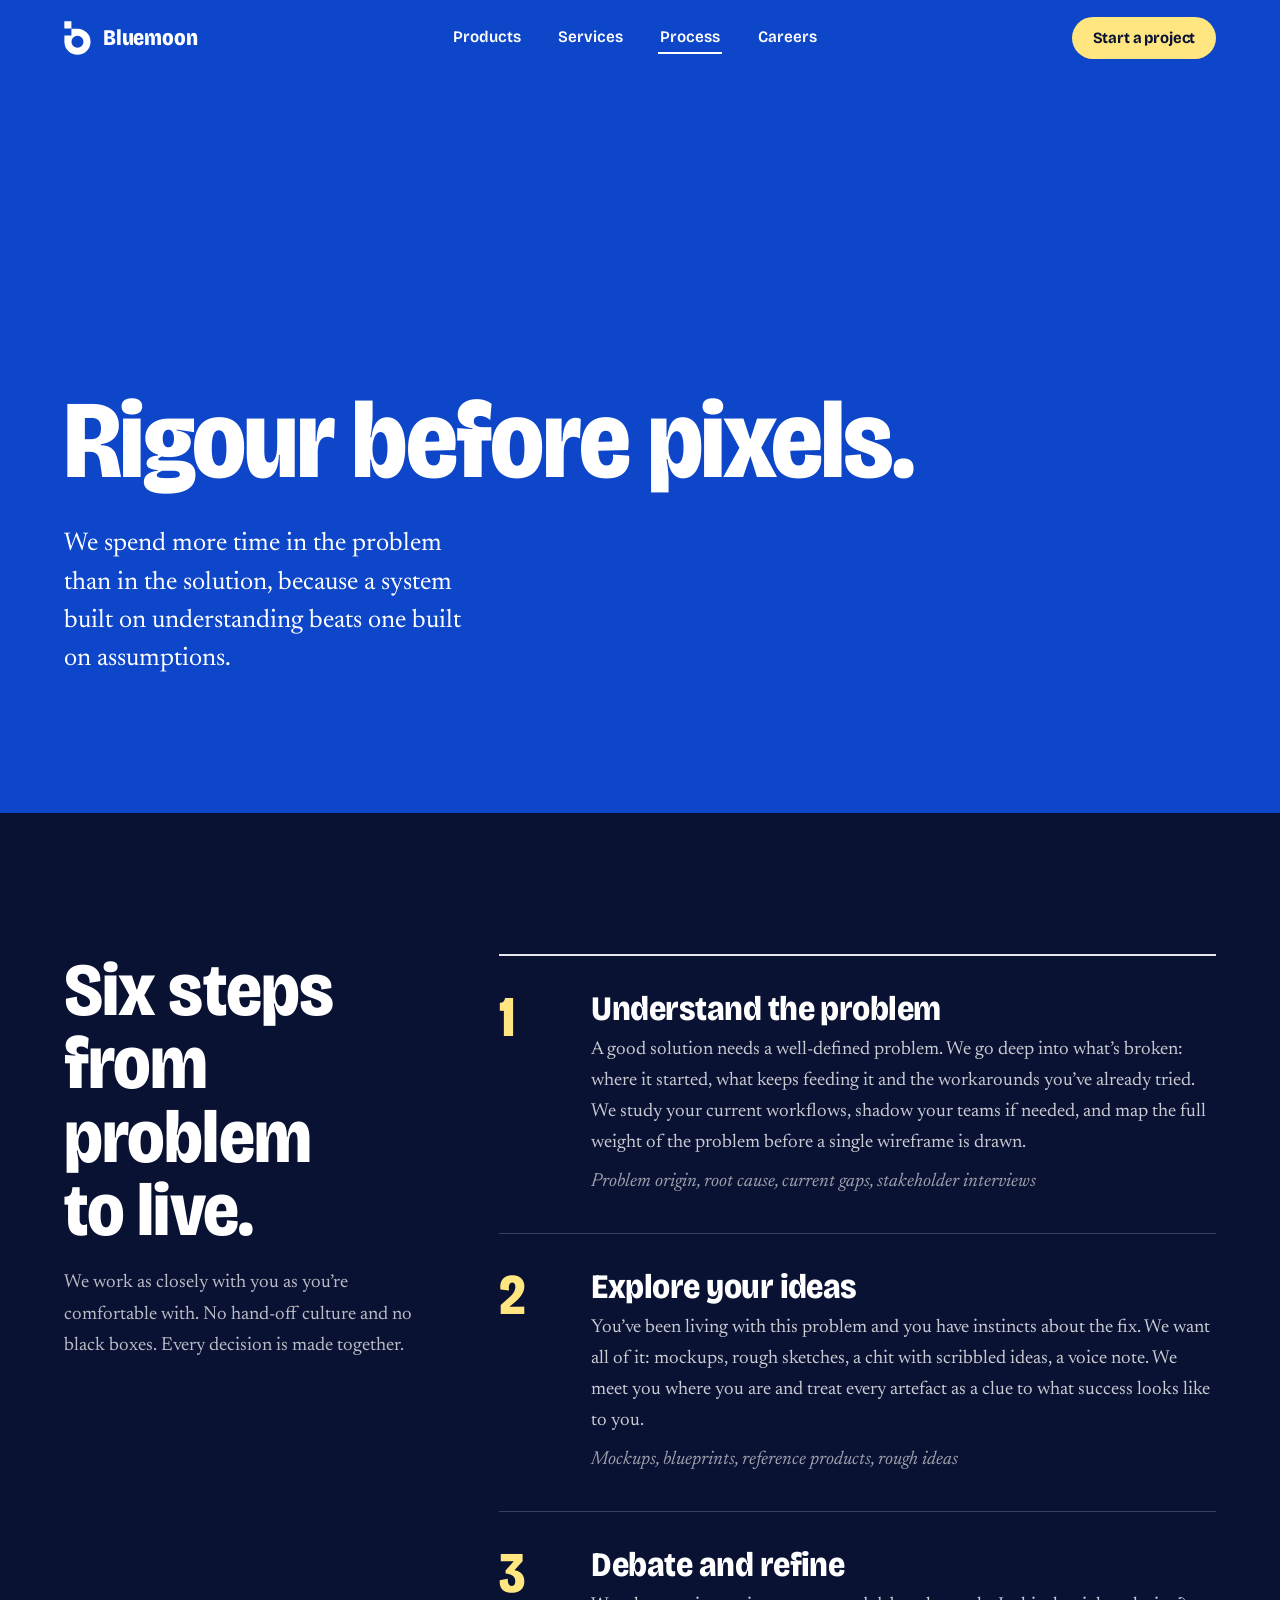
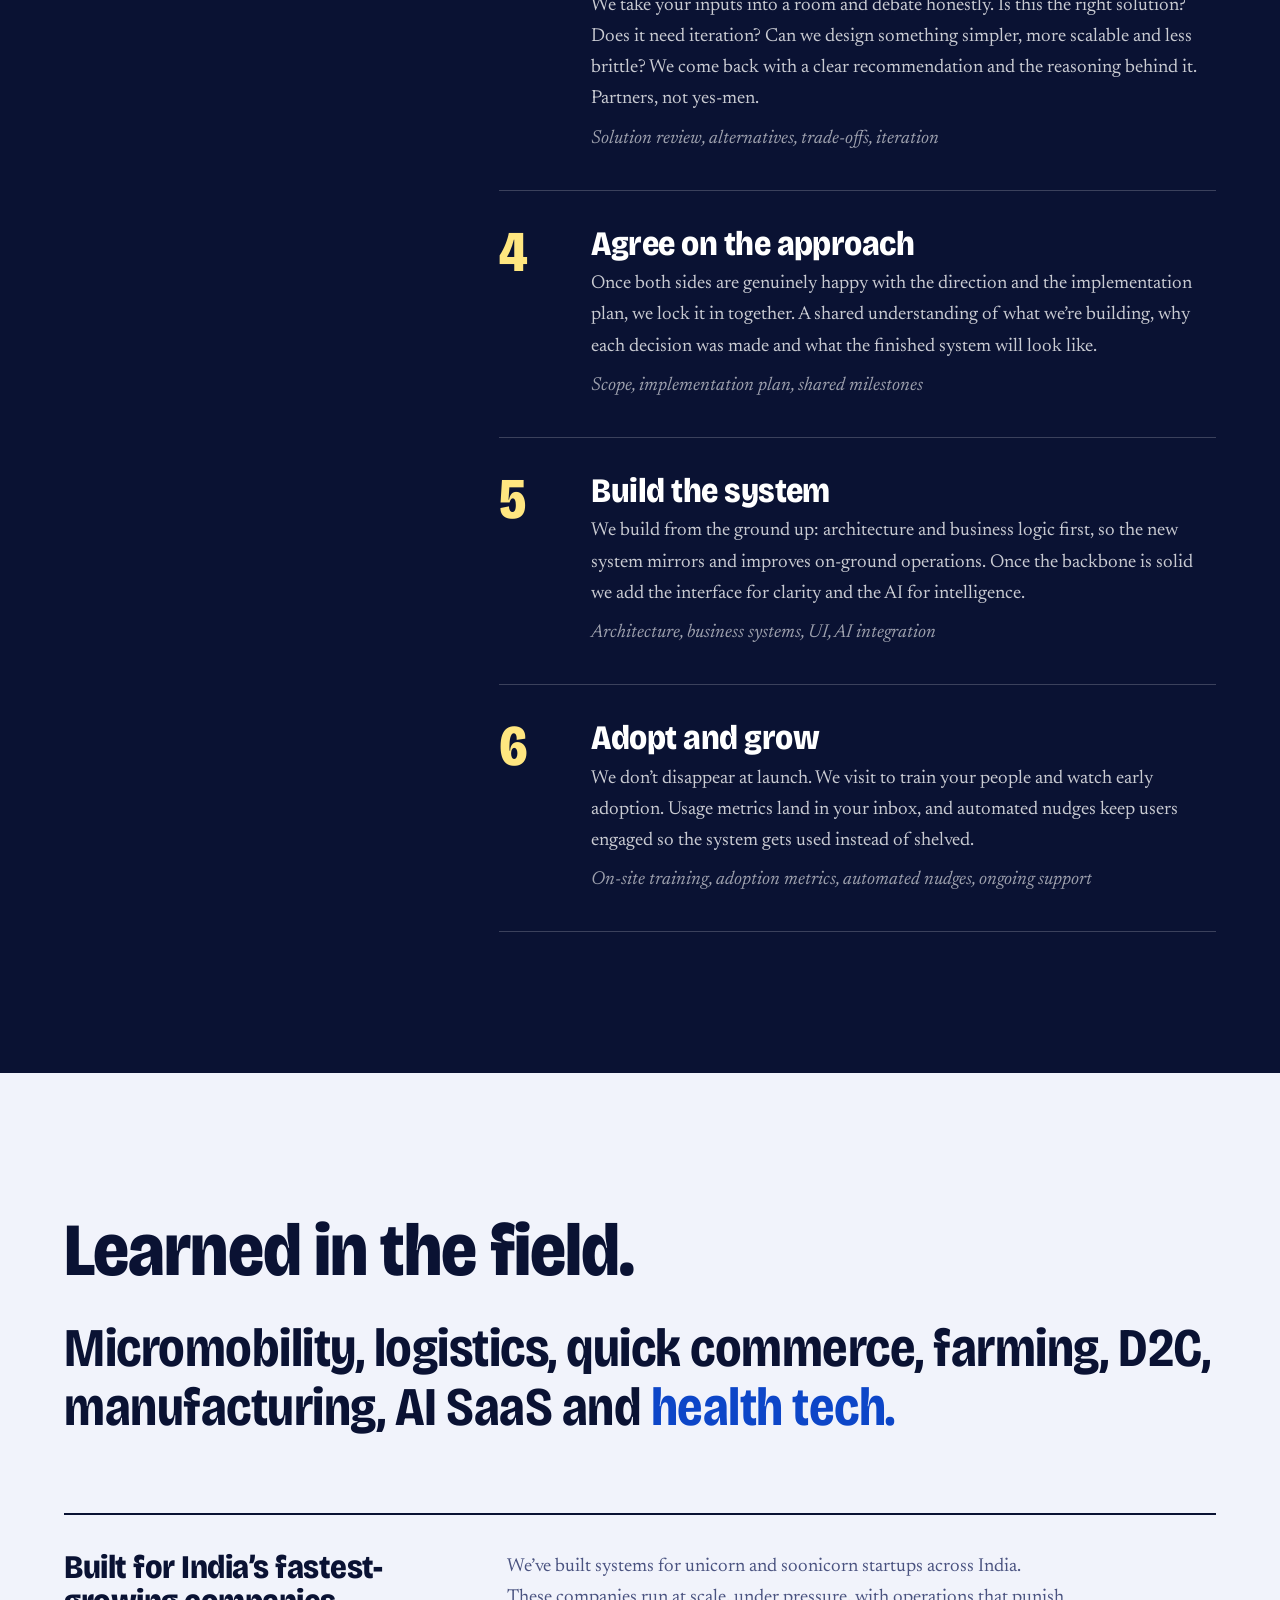
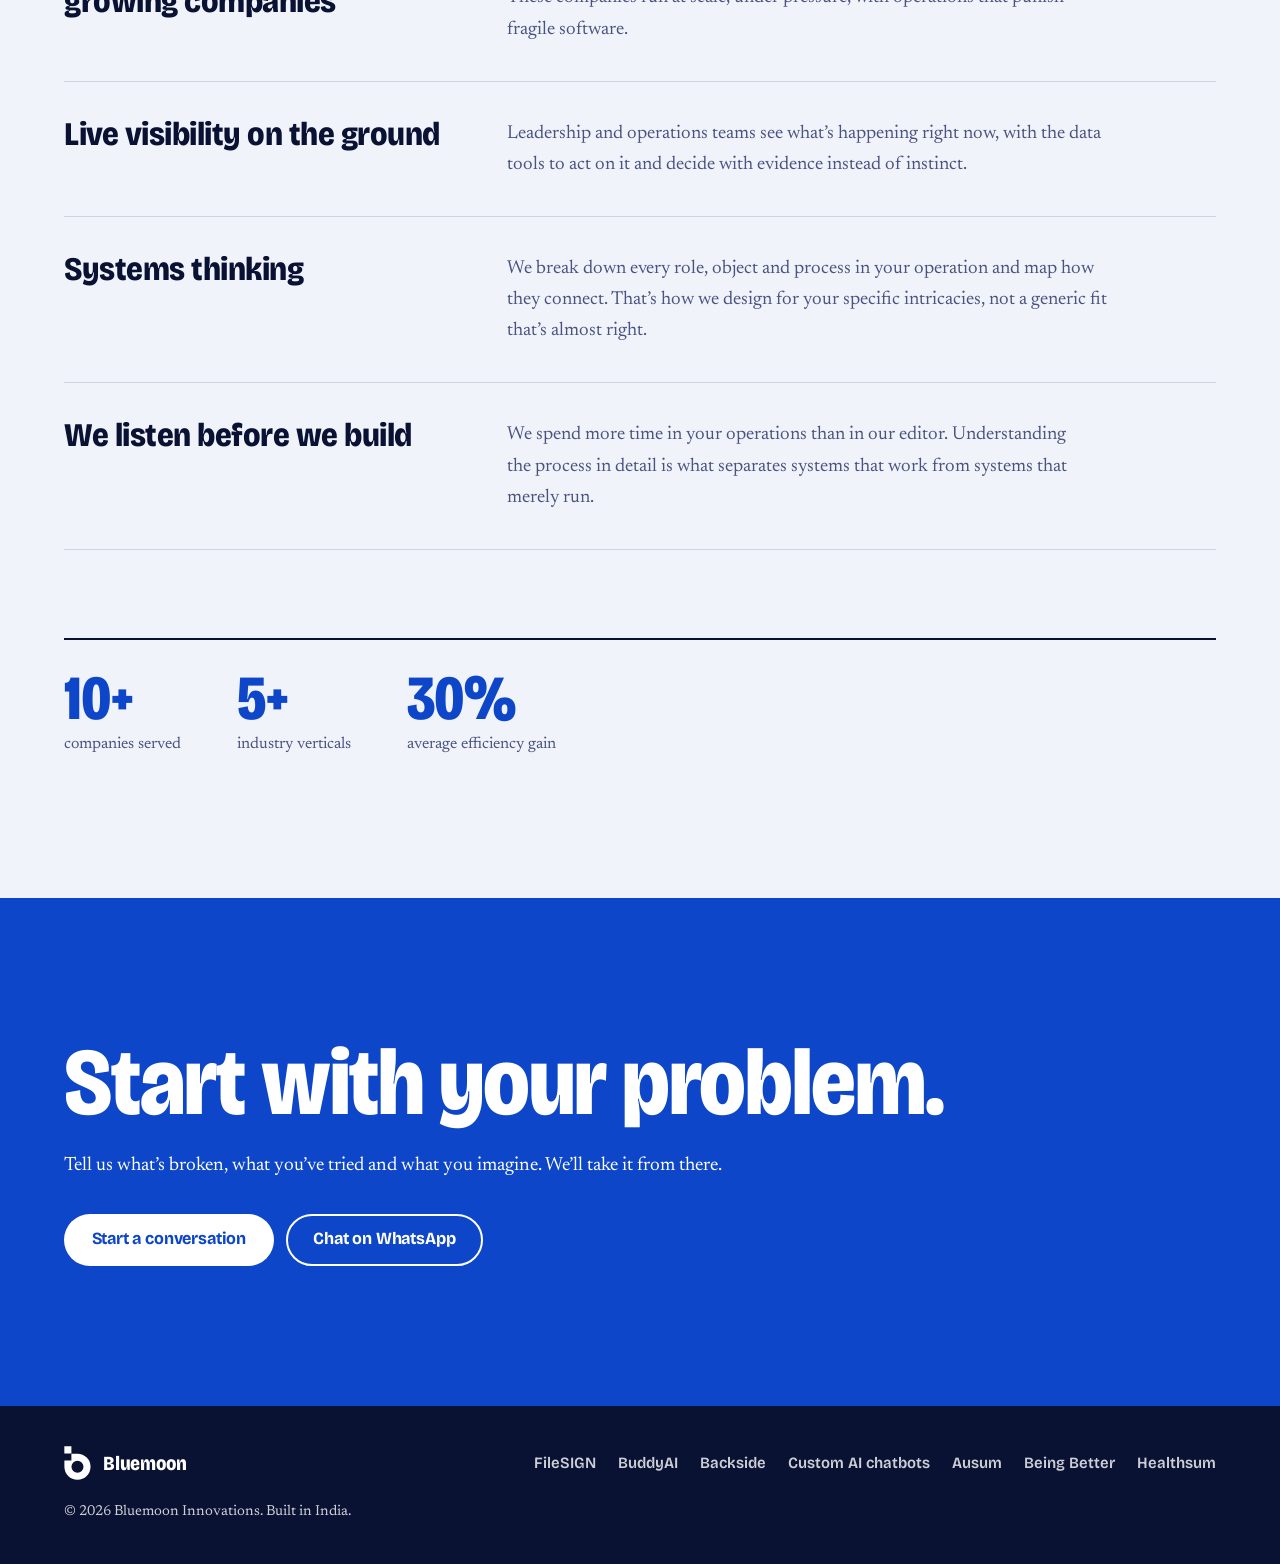
==== commit 85a47080: "Add Industrial digitization, AI automation, Systems design services; rename nav link to Services Co-" ====
--- a/process.html
+++ b/process.html
@@ -31,7 +31,7 @@
   <button class="nav-toggle" aria-expanded="false" aria-controls="nav-links">Menu</button>
   <ul class="nav-links" id="nav-links">
     <li><a href="index.html#products">Products</a></li>
-    <li><a href="index.html#services">Work with us</a></li>
+    <li><a href="index.html#services">Services</a></li>
     <li><a href="process.html" aria-current="page">Process</a></li>
     <li><a href="index.html#careers">Careers</a></li>
   </ul>
--- a/assets/site.css
+++ b/assets/site.css
@@ -418,3 +418,4 @@
   .hero > .ship { order: 11; align-self: center; }
 }
 @media (prefers-reduced-motion: reduce) { .hcard, .need b { transition: none; } }
+.rows p strong { color: var(--night); font-weight: 600; } .rows p + p { margin-top: 10px; }
